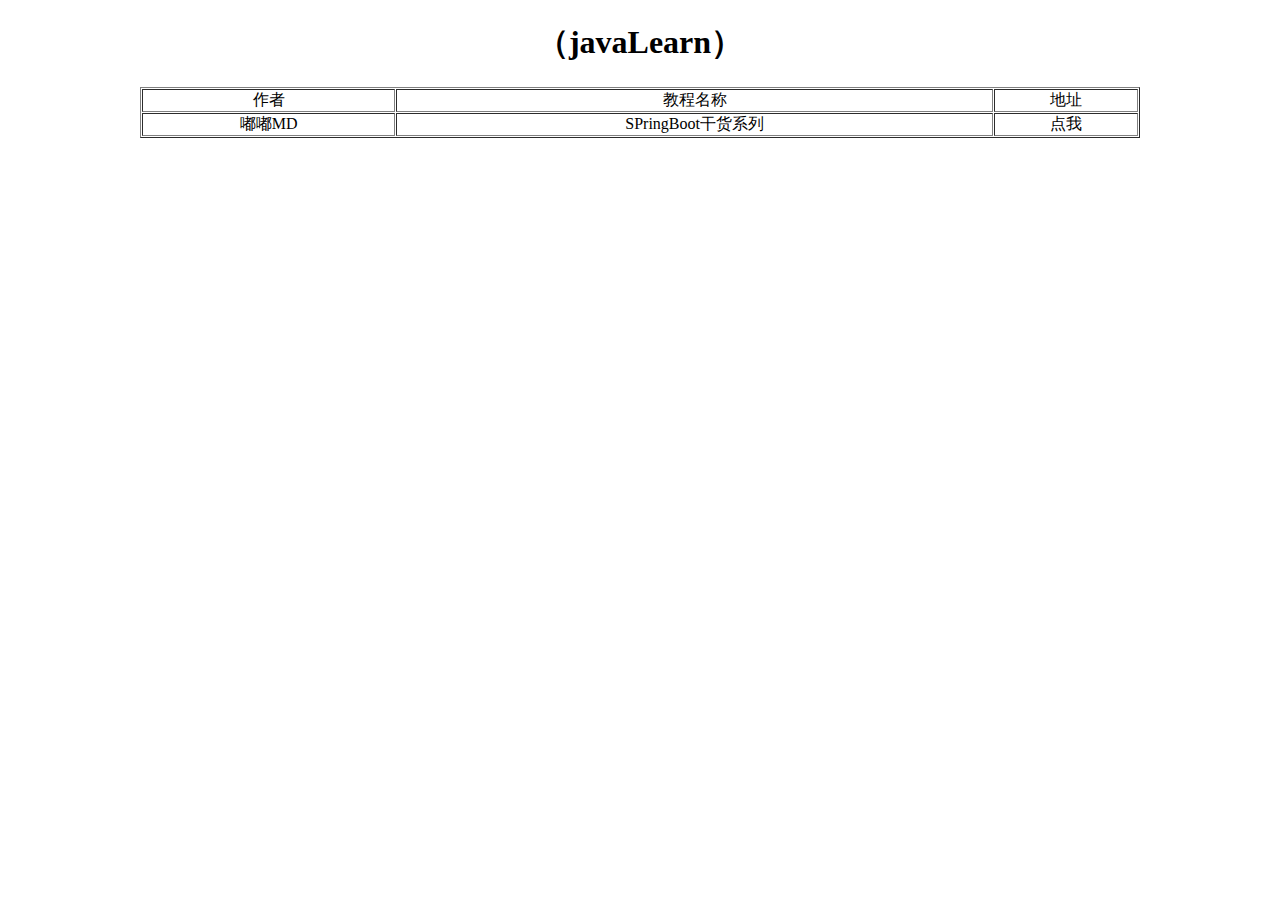
==== springBoot/src/main/resources/templates/index.html @ 04fa2cfa "springboot 拦截器demo" ====
<!DOCTYPE html SYSTEM "http://www.thymeleaf.org/dtd/xhtml1-strict-thymeleaf-spring4-4.dtd">

<html xmlns="http://www.w3.org/1999/xhtml"
	  xmlns:th="http://www.thymeleaf.org">
	<title>learn Resources</title>
	<meta http-equiv="Content-Type" content="text/html; charset=UTF-8" />
	<link rel="stylesheet" href="/bootstrap/css/bootstrap.css">
	<script src="/js/jquery.js"></script>
	<script src="/bootstrap/js/bootstrap.js"></script>
	</head>
<body>

<div style="text-align: center;margin:0 auto;width: 1000px; ">
	<h1>（javaLearn）</h1>
	<table class="table" width="100%" border="1" cellspacing="1" cellpadding="0">
		<tr>
			<td>作者</td>
			<td>教程名称</td>
			<td>地址</td>
		</tr>
		<!--/*@thymesVar id="learn" type="cn.bayllech.project.pojo.LearnResouce"*/-->
		<!--/*@thymesVar id="learnList" type="java.util.List"*/-->
		<tr th:each="learn : ${learnList}">
			<td th:text="${learn.author}">嘟嘟MD</td>
			<td th:text="${learn.title}">SPringBoot干货系列</td>
			<td><a th:href="${learn.url}" target="_blank">点我</a></td>
		</tr>
	</table>
</div>
</body>
</html>
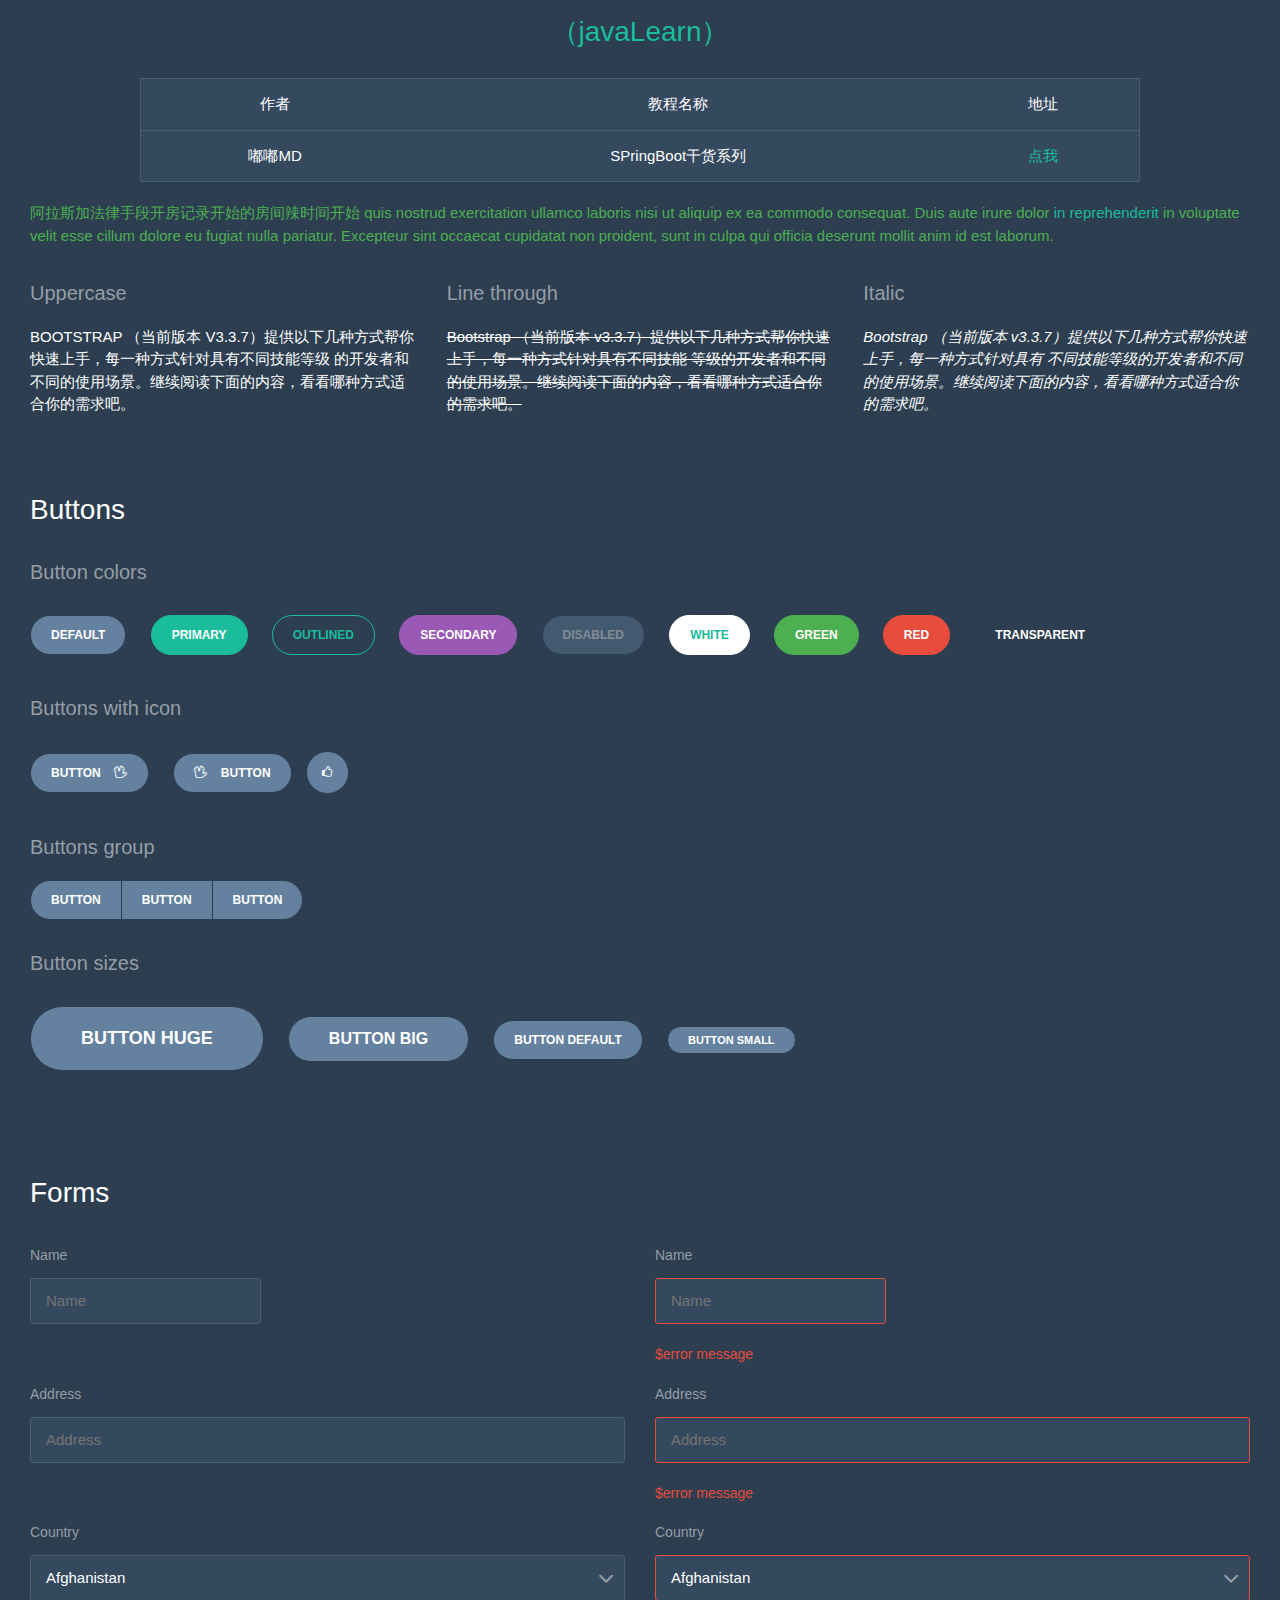
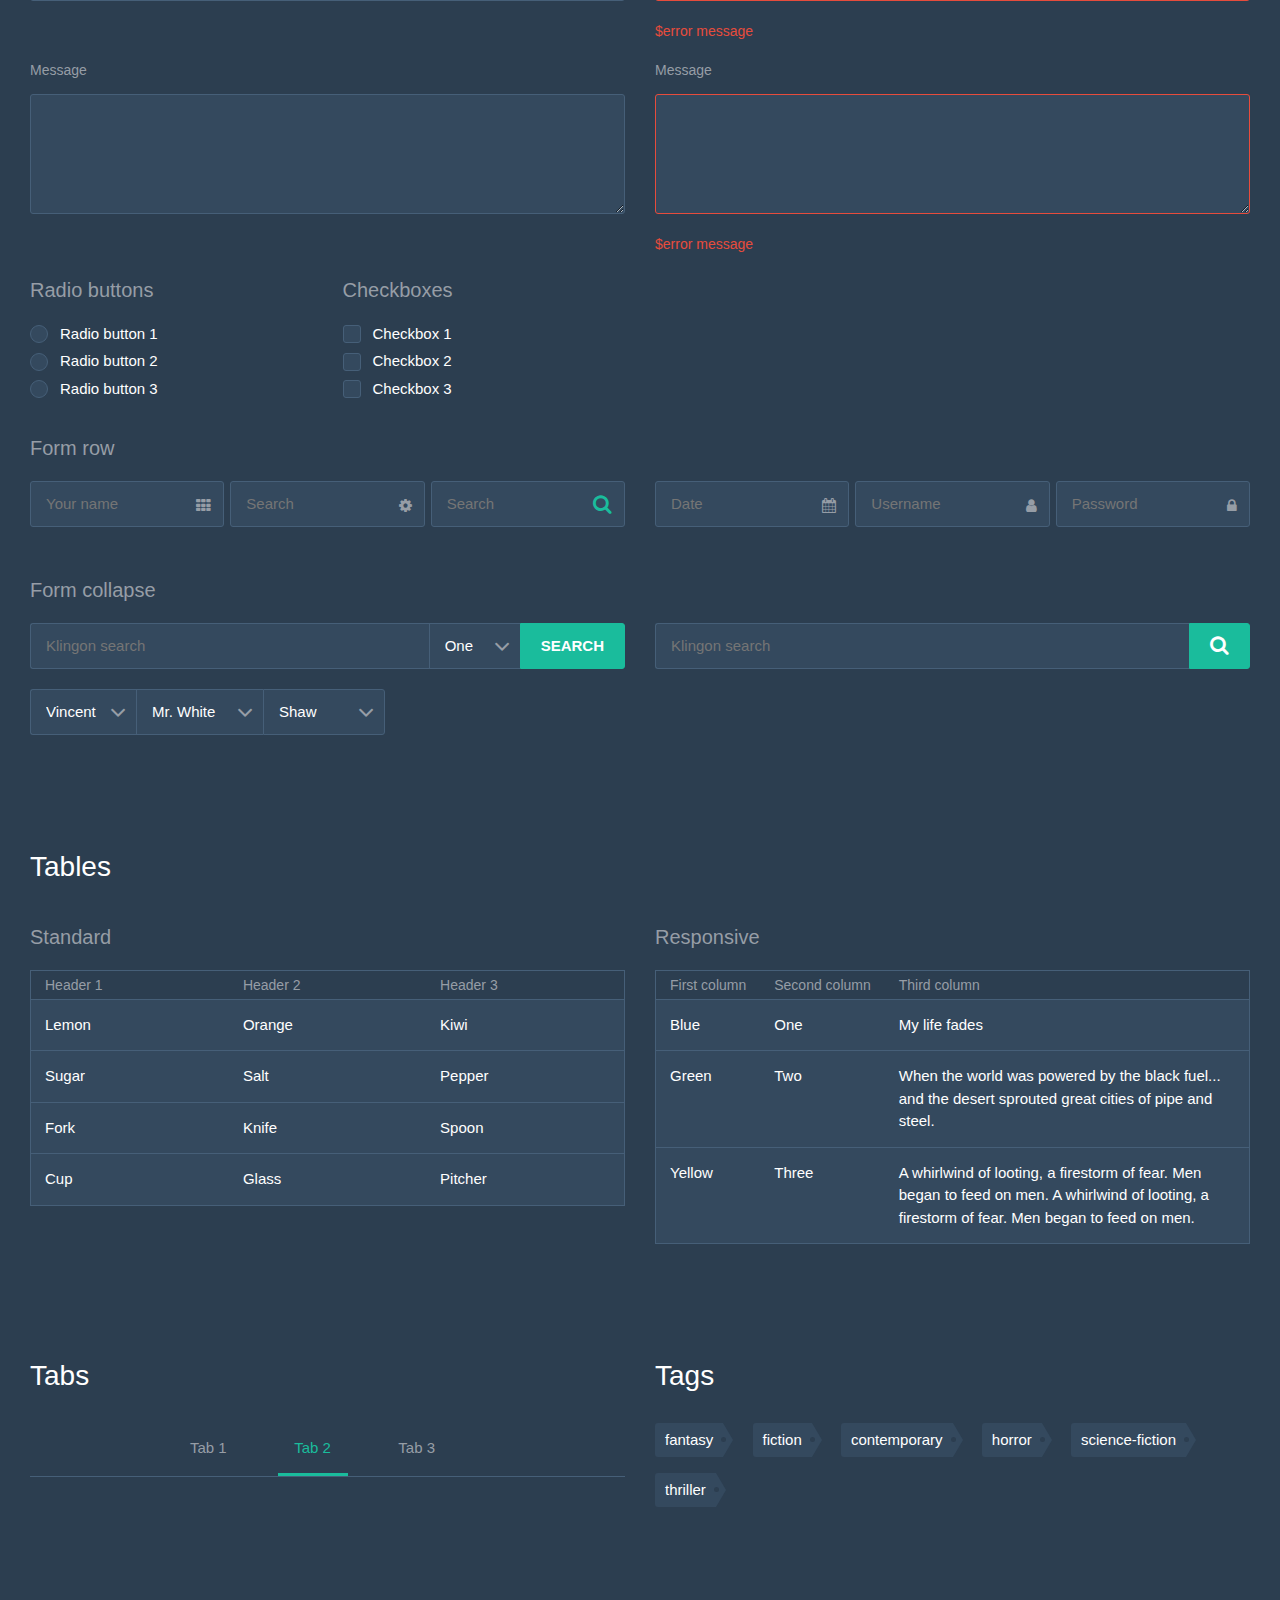
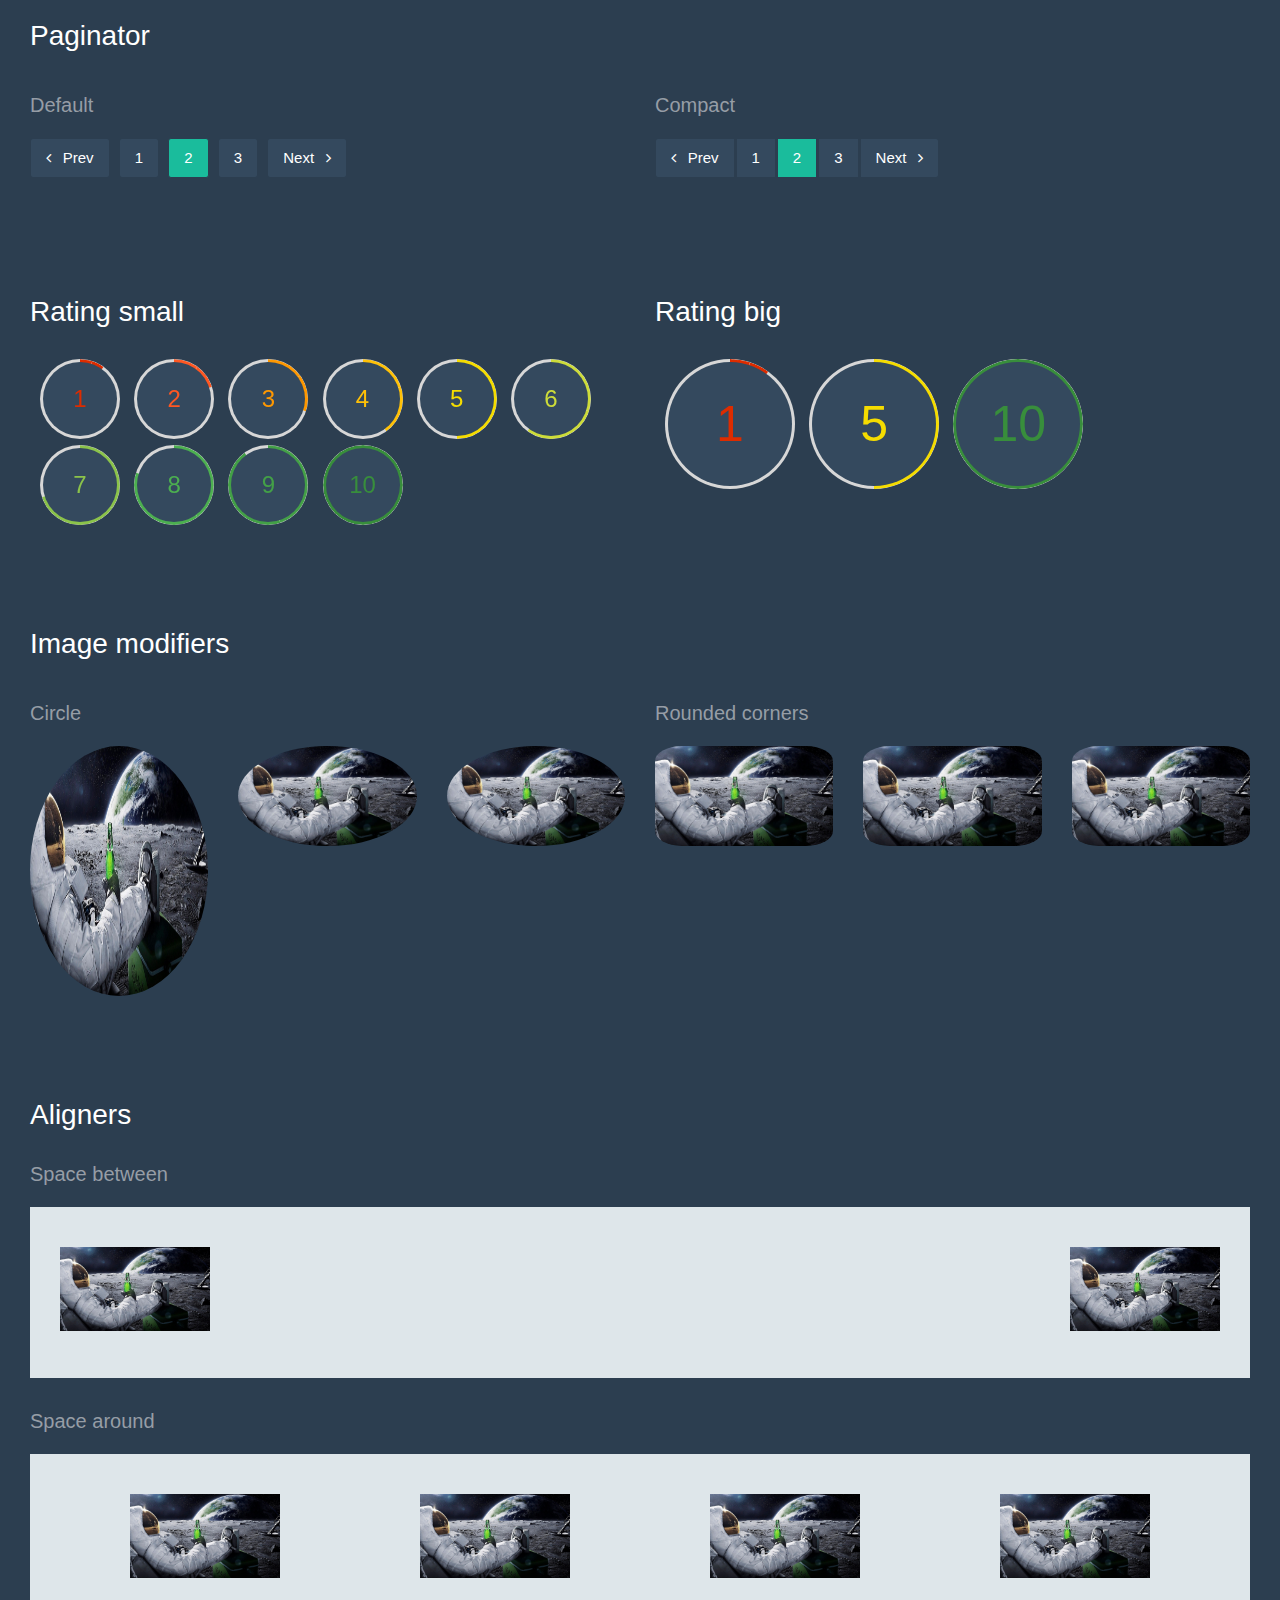
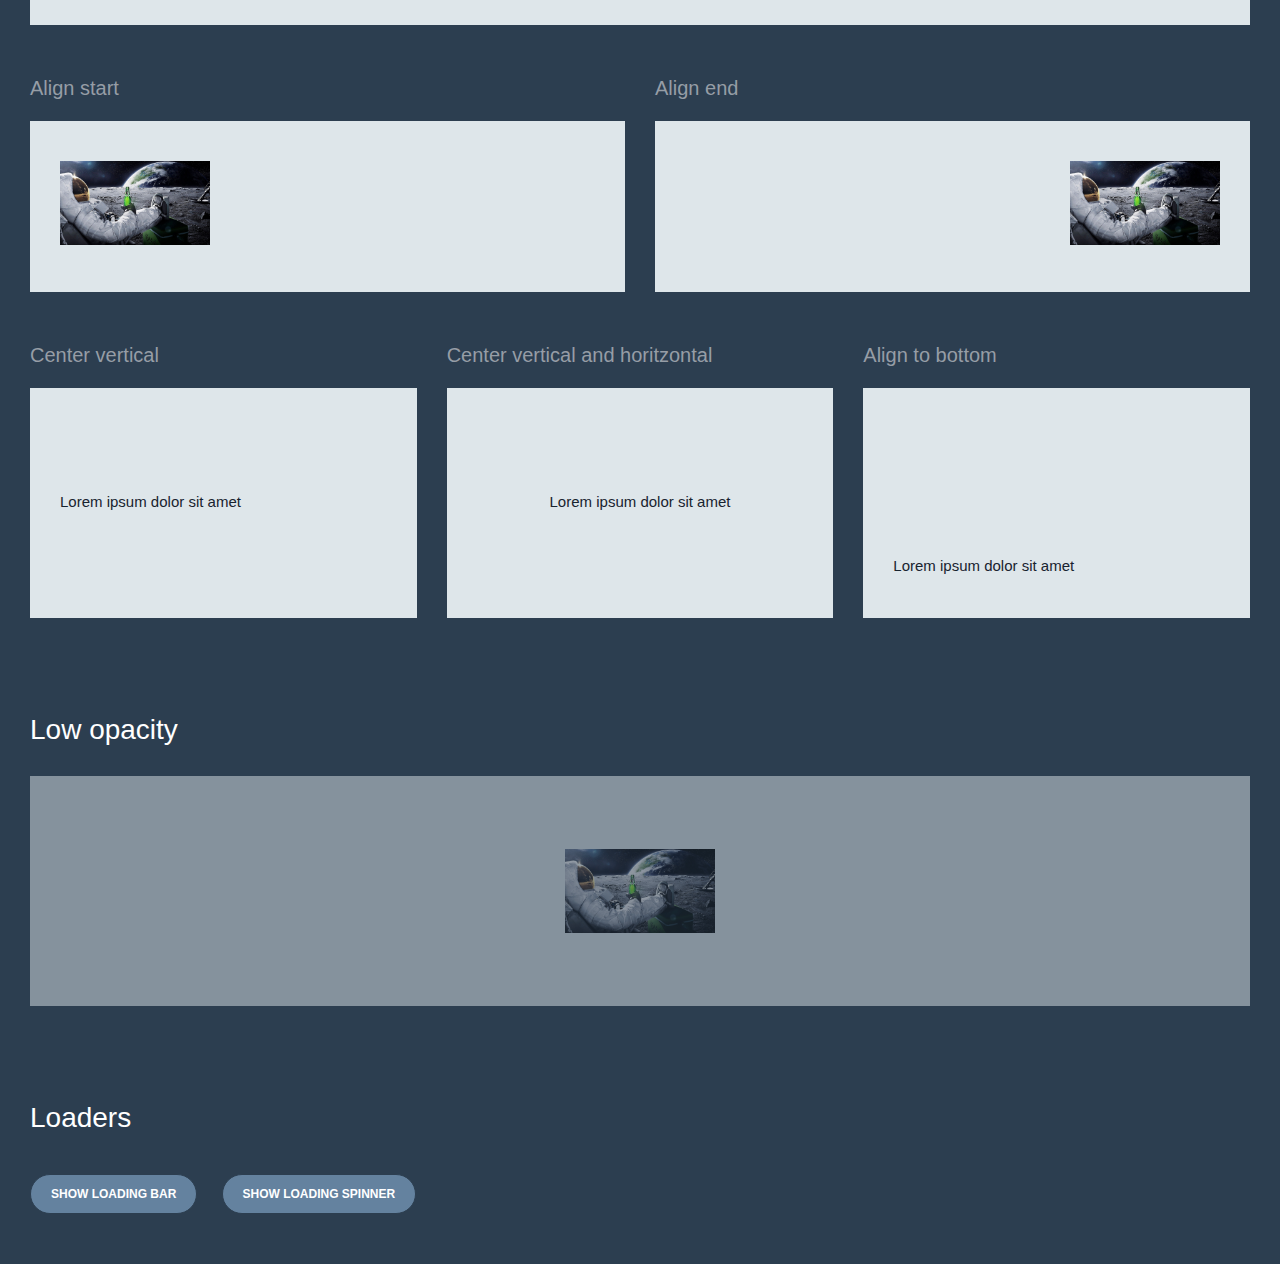
==== commit aa05c7da: "thymeleaf sierra css 示例" ====
--- a/springBoot/src/main/resources/templates/index.html
+++ b/springBoot/src/main/resources/templates/index.html
@@ -1,17 +1,19 @@
-<!DOCTYPE html SYSTEM "http://www.thymeleaf.org/dtd/xhtml1-strict-thymeleaf-spring4-4.dtd">
+<!DOCTYPE html>
 
 <html xmlns="http://www.w3.org/1999/xhtml"
 	  xmlns:th="http://www.thymeleaf.org">
 	<title>learn Resources</title>
 	<meta http-equiv="Content-Type" content="text/html; charset=UTF-8" />
-	<link rel="stylesheet" href="/bootstrap/css/bootstrap.css">
-	<script src="/js/jquery.js"></script>
-	<script src="/bootstrap/js/bootstrap.js"></script>
+	<link rel="stylesheet" th:href="@{/font-awesome/css/font-awesome.css}" href="../static/font-awesome/css/font-awesome.css">
+	<!--<link rel="stylesheet" th:href="@{/bootstrap/css/bootstrap.css}" href="../static/bootstrap/css/bootstrap.css">-->
+	<link rel="stylesheet" th:href="@{/css/sierra.css}" href="../static/css/sierra.css">
+	<script th:src="@{/js/jquery.js}" src="../static/js/jquery.js"></script>
+	<script th:src="@{/bootstrap/js/bootstrap.js}" src="../static/bootstrap/js/bootstrap.js"></script>
 	</head>
 <body>
 
 <div style="text-align: center;margin:0 auto;width: 1000px; ">
-	<h1>（javaLearn）</h1>
+	<h1 class="text-big text-primary">（javaLearn）</h1>
 	<table class="table" width="100%" border="1" cellspacing="1" cellpadding="0">
 		<tr>
 			<td>作者</td>
@@ -27,5 +29,766 @@
 		</tr>
 	</table>
 </div>
+
+<!--div 添加则全部居中显示 style="text-align: center;"-->
+<div class="container">
+	<p class="text-success"> 阿拉斯加法律手段开房记录开始的房间辣时间开始
+		quis nostrud exercitation ullamco laboris nisi ut aliquip ex ea commodo
+		consequat. Duis aute irure dolor <a href="#" title="in reprehenderit">in reprehenderit</a> in voluptate velit esse
+		cillum dolore eu fugiat nulla pariatur. Excepteur sint occaecat cupidatat non
+		proident, sunt in culpa qui officia deserunt mollit anim id est laborum.
+	</p>
+	<div class="row">
+		<div class="col-xs-12 col-md-4">
+			<h2 class="text-medium text-gray">Uppercase</h2>
+			<p class="text-uppercase"> Bootstrap （当前版本 v3.3.7）提供以下几种方式帮你快速上手，每一种方式针对具有不同技能等级
+				的开发者和不同的使用场景。继续阅读下面的内容，看看哪种方式适合你的需求吧。
+			</p>
+		</div>
+		<div class="col-xs-12 col-md-4">
+			<h2 class="text-medium text-gray">Line through</h2>
+			<p class="text-line-through">Bootstrap （当前版本 v3.3.7）提供以下几种方式帮你快速上手，每一种方式针对具有不同技能
+				等级的开发者和不同的使用场景。继续阅读下面的内容，看看哪种方式适合你的需求吧。
+			</p>
+		</div>
+		<div class="col-xs-12 col-md-4">
+			<h2 class="text-medium text-gray">Italic</h2>
+			<p class="text-italic"> Bootstrap （当前版本 v3.3.7）提供以下几种方式帮你快速上手，每一种方式针对具有
+				不同技能等级的开发者和不同的使用场景。继续阅读下面的内容，看看哪种方式适合你的需求吧。
+			</p>
+		</div>
+	</div>
+	
+	<section class="section">
+		<h2 class="text-big">Buttons</h2>
+		<h2 class="text-medium text-gray">Button colors</h2>
+		<div>
+			<button class="button block-mobile">default</button>
+			<button class="button button-primary block-mobile">primary</button>
+			<button class="button button-outlined block-mobile">outlined</button>
+			<button class="button button-secondary block-mobile">secondary</button>
+			<button class="button button-disabled block-mobile">disabled</button>
+			<button class="button button-white block-mobile">white</button>
+			<button class="button button-green block-mobile">green</button>
+			<button class="button button-red block-mobile">red</button>
+			<button class="button button-transparent block-mobile">transparent</button>
+		</div>
+		
+		<h2 class="text-medium text-gray">Buttons with icon</h2>
+		<div>
+			<button class="button block-mobile"><span>Button</span> <i class="fa fa-hand-spock-o"></i></button>
+			<button class="button block-mobile"><i class="fa fa-hand-spock-o"></i> <span>Button</span></button>
+			<span class="block-mobile text-center"><button class="button button-only-icon"><i class="fa fa-thumbs-o-up"></i></button></span>
+		
+		</div>
+		
+		<h2 class="text-medium text-gray">Buttons group</h2>
+		<div class="button-group">
+			<button class="button">Button</button><button class="button">Button</button><button class="button">Button</button>
+		</div>
+		
+		<h2 class="text-medium text-gray">Button sizes</h2>
+		<div>
+			<button class="button button-huge block-mobile">Button huge</button>
+			<button class="button button-big block-mobile">Button big</button>
+			<button class="button block-mobile">Button default</button>
+			<button class="button button-small block-mobile">Button small</button>
+		</div>
+	</section>
+	
+	<section class="section">
+		<h2 class="text-big"> Forms</h2>
+		
+		<div class="row">
+			<div class="col-xs-12 col-md-6">
+				<label class="label" for="name">Name</label>
+				<div class="input">
+					<input id="name" placeholder="Name" type="text" />
+				</div>
+			</div>
+			
+			<div class="col-xs-12 col-md-6">
+				<label class="label" for="name_error">Name</label>
+				<div class="input error">
+					<input id="name_error" placeholder="Name" type="text" />
+				</div>
+				<p class="text-error text-small">$error message</p>
+			</div>
+		</div>
+		<div class="row">
+			<div class="col-xs-12 col-md-6">
+				<label class="label" for="address">Address</label>
+				<div class="input full-width">
+					<input id="address" placeholder="Address" type="text" />
+				</div>
+			</div>
+			
+			<div class="col-xs-12 col-md-6">
+				<label class="label" for="address_error">Address</label>
+				<div class="input error full-width">
+					<input id="address_error" placeholder="Address" type="text" />
+				</div>
+				<p class="text-error text-small">$error message</p>
+			</div>
+		</div>
+		<div class="row">
+			<div class="col-xs-12 col-md-6">
+				<label class="label" for="country-code">Country</label>
+				<div class="select full-width">
+					<select name="country-code" id="country-code">
+						<option>Afghanistan</option>
+						<option>Albania</option>
+						<option>Algeria</option>
+						<option>American Samoa</option>
+						<option>Andorra</option>
+						<option>Angola</option>
+					
+					</select>
+					<i class="fa fa-angle-down fa-2"></i>
+				</div>
+			</div>
+			<div class="col-xs-12 col-md-6">
+				<label class="label" for="country-code-error">Country</label>
+				<div class="select full-width error">
+					<select name="country-code-error" id="country-code-error">
+						<option>Afghanistan</option>
+						<option>Albania</option>
+						<option>Algeria</option>
+						<option>American Samoa</option>
+						<option>Andorra</option>
+						<option>Angola</option>
+					
+					</select>
+					<i class="fa fa-angle-down fa-2"></i>
+				</div>
+				<p class="text-error text-small">$error message</p>
+			</div>
+		</div>
+		<div class="row">
+			<div class="col-xs-12 col-md-6">
+				<label class="label" for="message">Message</label>
+				<textarea class="textarea" id="message"></textarea>
+			</div>
+			<div class="col-xs-12 col-md-6">
+				<label class="label" for="message-error">Message</label>
+				<textarea class="textarea error" id="message-error"></textarea>
+				<p class="text-error text-small">$error message</p>
+			</div>
+		</div>
+		<div class="row">
+			<div class="col-xs-6 col-md-3">
+				<h3 class="text-medium text-gray">Radio buttons</h3>
+				<div class="radio">
+					<input id="radio1" name="radio" type="radio" value=""/>
+					<label for="radio1" >Radio button 1</label>
+				</div>
+				<div class="radio">
+					<input id="radio2" name="radio" type="radio" value=""/>
+					<label for="radio2" >Radio button 2</label>
+				</div>
+				<div class="radio">
+					<input id="radio3" name="radio" type="radio" value=""/>
+					<label for="radio3" >Radio button 3</label>
+				</div>
+			</div>
+			<div class="col-xs-6 col-md-3">
+				<h3 class="text-medium text-gray">Checkboxes</h3>
+				<div class="checkbox">
+					<input id="checkbox1" name="keywords" type="checkbox" value=""/>
+					<label for="checkbox1">Checkbox 1</label>
+				</div>
+				<div class="checkbox">
+					<input id="checkbox2" name="keywords" type="checkbox" value=""/>
+					<label for="checkbox2">Checkbox 2</label>
+				</div>
+				<div class="checkbox">
+					<input id="checkbox3" name="keywords" type="checkbox" value=""/>
+					<label for="checkbox3">Checkbox 3</label>
+				</div>
+			
+			</div>
+		</div>
+		<h3 class="text-medium text-gray">Form row</h3>
+		<div class="row">
+			<div class="col-xs-12 col-md-6">
+				<div class="row form-row">
+					<div class="col-xs-12 col-md-4">
+						<div class="input input-with-icon full-width">
+							<input placeholder="Your name" type="text" />
+							<i class="input-icon fa fa-th fa-2"></i>
+						</div>
+					</div>
+					<div class="col-xs-12 col-md-4">
+						<div class="input input-with-icon full-width">
+							<input  placeholder="Search" type="text" />
+							<i class="input-icon fa fa-cog fa-spin"></i>
+						</div>
+					</div>
+					<div class="col-xs-12 col-md-4">
+						<div class="input input-with-icon full-width">
+							<input id="search" placeholder="Search" type="text" />
+							<button class="input-icon fa fa-search fa-lg"></button>
+						</div>
+					</div>
+				</div>
+			</div>
+			<div class="col-xs-12 col-md-6">
+				<div class="row form-row">
+					<div class="col-xs-12 col-md-4">
+						<div class="input input-with-icon full-width">
+							<input  placeholder="Date" type="text" />
+							<i class="input-icon fa fa-calendar"></i>
+						</div>
+					</div>
+					<div class="col-xs-12 col-md-4">
+						<div class="input input-with-icon full-width">
+							<input  placeholder="Username" type="text" />
+							<i class="input-icon fa fa-user"></i>
+						</div>
+					</div>
+					<div class="col-xs-12 col-md-4">
+						<div class="input input-with-icon full-width">
+							<input placeholder="Password" type="text" />
+							<i class="input-icon fa fa-lock"></i>
+						</div>
+					
+					</div>
+				
+				</div>
+			
+			</div>
+		</div>
+		<h3 class="text-medium text-gray">Form collapse</h3>
+		<div class="row">
+			<div class="col-xs-12 col-md-6">
+				<div class="form-collapse">
+					<div class="input item item-main">
+						<input placeholder="Klingon search" type="text" />
+					</div>
+					<div class="select item">
+						<select name="country-code" >
+							<option>One</option>
+							<option>Two</option>
+							<option>Three</option>
+							<option>Four</option>
+						</select>
+						<i class="fa fa-angle-down fa-2"></i>
+					</div>
+					<button class="item button button-primary">
+						Search
+					</button>
+				</div>
+			
+			</div>
+			
+			<div class="col-xs-12 col-md-6">
+				<div class="form-collapse">
+					<div class="input item item-main">
+						<input placeholder="Klingon search" type="text" />
+					</div>
+					<button class="item button button-primary">
+						<i class="fa fa-search fa-lg">  </i>
+					</button>
+				</div>
+			</div>
+		</div>
+		<div class="row">
+			<div class="col-xs-12 col-md-6">
+				<div class="form-collapse">
+					<!--item-main-->
+					<div class="select item">
+						<select name="country-code">
+							<option>Vincent</option>
+							<option>Jules</option>
+							<option>Mia </option>
+							<option>Butch</option>
+							<option>Winston </option>
+						</select>
+						<i class="fa fa-angle-down fa-2"></i>
+					</div>
+					<div class="select item">
+						<select name="country-code">
+							<option>Mr. White</option>
+							<option>Mr. Orange</option>
+							<option>Mr. Pink</option>
+							<option>Mr. Blonde</option>
+							<option>Nice Guy</option>
+							<option>Mr. Brown</option>
+							<option>Marvin</option>
+							<option>Holdaway</option>
+							<option>Mr. Blue</option>
+						</select>
+						<i class="fa fa-angle-down fa-2"></i>
+					</div>
+					<div class="select item">
+						<select name="country-code">
+							<option>Shaw </option>
+							<option>Kelly</option>
+							<option>Doyle </option>
+							<option>Lt. William</option>
+							<option>Singleton</option>
+							<option>Billie</option>
+						</select>
+						<i class="fa fa-angle-down fa-2"></i>
+					</div>
+				</div>
+			</div>
+		</div>
+	</section>
+	
+	<section class="section">
+		<h2 class="text-big">Tables</h2>
+		<div class="row">
+			<div class="col-xs-12 col-md-6">
+				<h2 class="text-medium text-gray">Standard</h2>
+				<table class="table">
+					<thead>
+						<tr class="text-small align-left">
+							<th>Header 1</th>
+							<th>Header 2</th>
+							<th>Header 3</th>
+						</tr>
+					</thead>
+					<tbody>
+						<tr>
+							<td>Lemon</td>
+							<td>Orange</td>
+							<td>Kiwi</td>
+						</tr>
+						<tr>
+							<td>Sugar</td>
+							<td>Salt</td>
+							<td>Pepper</td>
+						</tr>
+						<tr>
+							<td>Fork</td>
+							<td>Knife</td>
+							<td>Spoon</td>
+						</tr>
+						<tr>
+							<td>Cup</td>
+							<td>Glass</td>
+							<td>Pitcher</td>
+						</tr>
+					</tbody>
+				</table>
+			</div>
+			<div class="col-xs-12 col-md-6">
+				<h2 class="text-medium text-gray">Responsive</h2>
+				<table class="table table-responsive table-break-medium">
+					<tr class="text-small">
+						<th>First column</th>
+						<th>Second column</th>
+						<th>Third column</th>
+					</tr>
+					<tr>
+						<td data-th="First column">Blue</td>
+						<td data-th="Second column">One</td>
+						<td data-th="Third column">My life fades</td>
+					</tr>
+					<tr>
+						<td data-th="First column">Green</td>
+						<td data-th="Second column">Two</td>
+						<td data-th="Third column">When the world was powered by the black fuel... and the desert sprouted great cities of pipe and steel. </td>
+					</tr>
+					<tr>
+						<td data-th="First column">Yellow</td>
+						<td data-th="Second column">Three</td>
+						<td data-th="Third column">A whirlwind of looting, a firestorm of fear. Men began to feed on men. A whirlwind of looting, a firestorm of fear. Men began to feed on men. </td>
+					</tr>
+				</table>
+			</div>
+		</div>
+	</section>
+	
+	<section class="section">
+		<div class="row">
+			<div class="col-xs-12 col-md-6">
+				<h2 class="text-big">Tabs</h2>
+				<div class="tabs">
+					<a href="javascript:;" title="Tab 1" class="tab">Tab 1</a>
+					<a href="#" title="Tab 2" class="tab active">Tab 2</a>
+					<a href="#" title="Tab 3" class="tab">Tab 3</a>
+				</div>
+			</div>
+			<div class="col-xs-12 col-md-6">
+				<h2 class="text-big">Tags</h2>
+				<ul class="tags">
+					<li>
+						<a href="#" class="tag"> fantasy</a>
+					</li>
+					<li>
+						<a href="#" class="tag"> fiction </a>
+					</li>
+					<li>
+						<a href="#" class="tag"> contemporary </a>
+					</li>
+					<li>
+						<a href="#" class="tag"> horror </a>
+					</li>
+					<li>
+						<a href="#" class="tag"> science-fiction </a>
+					</li>
+					<li>
+						<a href="#" class="tag"> thriller  </a>
+					</li>
+				</ul>
+			</div>
+		</div>
+	</section>
+	
+	<section class="section">
+		<h2 class="text-big">Paginator</h2>
+		<div class="row">
+			<div class="col-xs-12 col-md-6">
+				
+				<h2 class="text-medium text-gray">Default</h2>
+				<ul class="paginator-list">
+					<li class="paginator-list-item">
+						<a href="#" class="paginator-list-link"><i class="fa fa-angle-left"></i> Prev </a>
+					</li>
+					<li class="paginator-list-item">
+						<a href="#" class="paginator-list-link">1</a>
+					</li>
+					<li class="paginator-list-item">
+						<a href="#" class="paginator-list-link active">2</a>
+					</li>
+					<li class="paginator-list-item">
+						<a href="#" class="paginator-list-link">3</a>
+					</li>
+					<li class="paginator-list-item">
+						<a href="#" class="paginator-list-link">Next <i class="fa fa-angle-right"></i></a>
+					</li>
+				</ul>
+			</div>
+			<div class="col-xs-12 col-md-6">
+				<h2 class="text-medium text-gray">Compact</h2>
+				<ul class="paginator-list paginator-compact">
+					<li class="paginator-list-item">
+						<a href="#" class="paginator-list-link"><i class="fa fa-angle-left"></i> Prev </a>
+					</li>
+					<li class="paginator-list-item">
+						<a href="#" class="paginator-list-link">1</a>
+					</li>
+					<li class="paginator-list-item">
+						<a href="#" class="paginator-list-link active">2</a>
+					</li>
+					<li class="paginator-list-item">
+						<a href="#" class="paginator-list-link">3</a>
+					</li>
+					<li class="paginator-list-item">
+						<a href="#" class="paginator-list-link">Next <i class="fa fa-angle-right"></i></a>
+					</li>
+				</ul>
+			</div>
+		</div>
+	</section>
+	
+	<section class="section">
+		
+		<div class="row">
+			
+			<div class="col-xs-12 col-md-6">
+				<h2 class="text-big">Rating small</h2>
+				
+				<div class="rating-circle circle-small rating-color-1">
+					<div class="circle">
+						<div class="circle-mask circle-full">
+							<div class="circle-fill"></div>
+						</div>
+						<div class="circle-mask half">
+							<div class="circle-fill"></div>
+						</div>
+					</div>
+					<div class="circle-inset"><span class="circle-rating-number">1</span></div>
+				</div>
+				<div class="rating-circle circle-small rating-color-2">
+					<div class="circle">
+						<div class="circle-mask circle-full">
+							<div class="circle-fill"></div>
+						</div>
+						<div class="circle-mask half">
+							<div class="circle-fill"></div>
+						</div>
+					</div>
+					<div class="circle-inset"><span class="circle-rating-number">2</span></div>
+				</div>
+				<div class="rating-circle circle-small rating-color-3">
+					<div class="circle">
+						<div class="circle-mask circle-full">
+							<div class="circle-fill"></div>
+						</div>
+						<div class="circle-mask half">
+							<div class="circle-fill"></div>
+						</div>
+					</div>
+					<div class="circle-inset"><span class="circle-rating-number">3</span></div>
+				</div>
+				<div class="rating-circle circle-small rating-color-4">
+					<div class="circle">
+						<div class="circle-mask circle-full">
+							<div class="circle-fill"></div>
+						</div>
+						<div class="circle-mask half">
+							<div class="circle-fill"></div>
+						</div>
+					</div>
+					<div class="circle-inset"><span class="circle-rating-number">4</span></div>
+				</div>
+				<div class="rating-circle circle-small rating-color-5">
+					<div class="circle">
+						<div class="circle-mask circle-full">
+							<div class="circle-fill"></div>
+						</div>
+						<div class="circle-mask half">
+							<div class="circle-fill"></div>
+						</div>
+					</div>
+					<div class="circle-inset"><span class="circle-rating-number">5</span></div>
+				</div>
+				<div class="rating-circle circle-small rating-color-6">
+					<div class="circle">
+						<div class="circle-mask circle-full">
+							<div class="circle-fill"></div>
+						</div>
+						<div class="circle-mask half">
+							<div class="circle-fill"></div>
+						</div>
+					</div>
+					<div class="circle-inset"><span class="circle-rating-number">6</span></div>
+				</div>
+				<div class="rating-circle circle-small rating-color-7">
+					<div class="circle">
+						<div class="circle-mask circle-full">
+							<div class="circle-fill"></div>
+						</div>
+						<div class="circle-mask half">
+							<div class="circle-fill"></div>
+						</div>
+					</div>
+					<div class="circle-inset"><span class="circle-rating-number">7</span></div>
+				</div>
+				<div class="rating-circle circle-small rating-color-8">
+					<div class="circle">
+						<div class="circle-mask circle-full">
+							<div class="circle-fill"></div>
+						</div>
+						<div class="circle-mask half">
+							<div class="circle-fill"></div>
+						</div>
+					</div>
+					<div class="circle-inset"><span class="circle-rating-number">8</span></div>
+				</div>
+				<div class="rating-circle circle-small rating-color-9">
+					<div class="circle">
+						<div class="circle-mask circle-full">
+							<div class="circle-fill"></div>
+						</div>
+						<div class="circle-mask half">
+							<div class="circle-fill"></div>
+						</div>
+					</div>
+					<div class="circle-inset"><span class="circle-rating-number">9</span></div>
+				</div>
+				<div class="rating-circle circle-small rating-color-10">
+					<div class="circle">
+						<div class="circle-mask circle-full">
+							<div class="circle-fill"></div>
+						</div>
+						<div class="circle-mask half">
+							<div class="circle-fill"></div>
+						</div>
+					</div>
+					<div class="circle-inset"><span class="circle-rating-number">10</span></div>
+				</div>
+			</div>
+			<div class="col-xs-12 col-md-6">
+				<h2 class="text-big">Rating big</h2>
+				<div class="rating-circle rating-color-1">
+					<div class="circle">
+						<div class="circle-mask circle-full">
+							<div class="circle-fill"></div>
+						</div>
+						<div class="circle-mask half">
+							<div class="circle-fill"></div>
+						</div>
+					</div>
+					<div class="circle-inset"><span class="circle-rating-number">1</span></div>
+				</div>
+				<div class="rating-circle rating-color-5">
+					<div class="circle">
+						<div class="circle-mask circle-full">
+							<div class="circle-fill"></div>
+						</div>
+						<div class="circle-mask half">
+							<div class="circle-fill"></div>
+						</div>
+					</div>
+					<div class="circle-inset"><span class="circle-rating-number">5</span></div>
+				</div>
+				<div class="rating-circle rating-color-10">
+					<div class="circle">
+						<div class="circle-mask circle-full">
+							<div class="circle-fill"></div>
+						</div>
+						<div class="circle-mask half">
+							<div class="circle-fill"></div>
+						</div>
+					</div>
+					<div class="circle-inset"><span class="circle-rating-number">10</span></div>
+				</div>
+			</div>
+		</div>
+	</section>
+	
+	<section class="section">
+		<h2 class="text-big">Image modifiers</h2>
+		<div class="row">
+			<div class="col-xs-12 col-md-6">
+				<h2 class="text-medium text-gray">Circle</h2>
+				<div class="row">
+					<div class="col-xs-4">
+						<img class="rounded" th:src="@{/wallhaven-149044.jpg}" src="../static/wallhaven-149044.jpg" alt="Image 1" height="250px" width="100%"/>
+					</div>
+					<div class="col-xs-4">
+						<img class="rounded" th:src="@{/wallhaven-149044.jpg}" src="../static/wallhaven-149044.jpg" alt="Image 2" width="100%"/>
+					</div>
+					<div class="col-xs-4">
+						<img class="rounded" th:src="@{/wallhaven-149044.jpg}" src="../static/wallhaven-149044.jpg" alt="Image 3" width="100%"/>
+					</div>
+				</div>
+			</div>
+			<div class="col-xs-12 col-md-6">
+				<h2 class="text-medium text-gray">Rounded corners</h2>
+				<div class="row">
+					<div class="col-xs-4">
+						<img class="rounded-corners" th:src="@{/wallhaven-149044.jpg}" src="../static/wallhaven-149044.jpg" alt="Image 4" width="100%"/>
+					</div>
+					<div class="col-xs-4">
+						<img class="rounded-corners" th:src="@{/wallhaven-149044.jpg}" src="../static/wallhaven-149044.jpg" alt="Image 5" width="100%"/>
+					</div>
+					<div class="col-xs-4">
+						<img class="rounded-corners" th:src="@{/wallhaven-149044.jpg}" src="../static/wallhaven-149044.jpg" alt="Image 6" width="100%"/>
+					</div>
+				</div>
+			</div>
+		</div>
+	</section>
+	
+	<section class="section">
+		<h2 class="text-big">Aligners</h2>
+		<div>
+			<h3 class="text-medium text-gray">Space between</h3>
+			<div class="container background-gray">
+				<div class="section">
+					<div class="aligner-space-between">
+						<div><img th:src="@{/wallhaven-149044.jpg}" src="../static/wallhaven-149044.jpg" alt="Image 4" width="150"/></div>
+						<div><img th:src="@{/wallhaven-149044.jpg}" src="../static/wallhaven-149044.jpg" alt="Image 5" width="150"/></div>
+					</div>
+				
+				</div>
+			</div>
+		</div>
+		<h3 class="text-medium text-gray">Space around</h3>
+		<div class="container background-gray">
+			<div class="section">
+				<div class="aligner-space-around">
+					<div><img th:src="@{/wallhaven-149044.jpg}" src="../static/wallhaven-149044.jpg" alt="Image 6" width="150"/></div>
+					<div><img th:src="@{/wallhaven-149044.jpg}" src="../static/wallhaven-149044.jpg" alt="Image 5" width="150"/></div>
+					<div><img th:src="@{/wallhaven-149044.jpg}" src="../static/wallhaven-149044.jpg" alt="Image 1" width="150"/></div>
+					<div><img th:src="@{/wallhaven-149044.jpg}" src="../static/wallhaven-149044.jpg" alt="Image 2" width="150"/></div>
+				</div>
+			
+			</div>
+		</div>
+		
+		<div class="section row">
+			<div class="col-xs-12 col-md-6">
+				<h3 class="text-medium text-gray">Align start</h3>
+				<div class="container background-gray">
+					<div class="section">
+						<div class="content-start">
+							<div><img th:src="@{/wallhaven-149044.jpg}" src="../static/wallhaven-149044.jpg" alt="Image 1" width="150"/></div>
+						</div>
+					
+					</div>
+				</div>
+			</div>
+			<div class="col-xs-12 col-md-6">
+				<h3 class="text-medium text-gray">Align end</h3>
+				<div class="container background-gray">
+					<div class="section">
+						<div class="content-end">
+							<div><img th:src="@{/wallhaven-149044.jpg}" src="../static/wallhaven-149044.jpg" alt="Image 3" width="150"/></div>
+						</div>
+					
+					</div>
+				</div>
+			</div>
+		</div>
+		
+		
+		<div class="row">
+			<div class="col-xs-12 col-md-4">
+				<h3 class="text-medium text-gray">Center vertical</h3>
+				<div class="container background-gray" >
+					<div class="section">
+						<div class="aligner-center-vertical" style="height:150px;">
+							<p class="text-dark no-margin">Lorem ipsum dolor sit amet</p>
+						</div>
+					
+					</div>
+				</div>
+			</div>
+			<div class="col-xs-12 col-md-4">
+				<h3 class="text-medium text-gray">Center vertical and horitzontal</h3>
+				<div class="container background-gray" >
+					<div class="section">
+						<div class="aligner-center-horitzontal aligner-center-vertical" style="height:150px;">
+							<p class="text-dark no-margin">Lorem ipsum dolor sit amet</p>
+						</div>
+					
+					</div>
+				</div>
+			</div>
+			<div class="col-xs-12 col-md-4">
+				<h3 class="text-medium text-gray">Align to bottom</h3>
+				<div class="container background-gray" >
+					<div class="section">
+						<div class="aligner" style="height:150px;">
+							<p class="text-dark no-margin aligner-item-bottom">Lorem ipsum dolor sit amet</p>
+						</div>
+					
+					</div>
+				</div>
+			</div>
+		</div>
+	</section>
+	
+	<section class="section">
+		<h2 class="text-big">Low opacity</h2>
+		<div class="container background-gray opacity-low">
+			<div class="section">
+				<div class="aligner-center-horitzontal aligner-center-vertical" style="height:150px;">
+					<img th:src="@{/wallhaven-149044.jpg}" src="../static/wallhaven-149044.jpg" alt="Image 1" width="150"/>
+				</div>
+			
+			</div>
+		</div>
+	
+	</section>
+	
+	<section class="section">
+		<h2 class="text-big">Loaders</h2>
+		<div>
+			<a href="#" class="js-show-hide-loading-bar button block-mobile" title="Start / stop loader">Show loading bar</a>
+			<a href="#" class="js-show-hide-loading-spinner button block-mobile" title="Start / stop loader">Show loading spinner</a>
+		</div>
+	</section>
+	
+</div>
+
+
+
 </body>
 </html>--- a/springBoot/src/main/resources/static/css/sierra.css
+++ b/springBoot/src/main/resources/static/css/sierra.css
@@ -0,0 +1,2 @@
+.visuallyhidden.focusable:active,.visuallyhidden.focusable:focus{clip:auto;height:auto;margin:0;overflow:visible;position:static;width:auto}.tags :after{clear:both;content:'';display:table}.full-width{margin-left:-15px;margin-right:-15px;width:auto}@media (min-width:768px){.full-width{margin-left:-30px;margin-right:-30px}}abbr,address,article,aside,audio,b,blockquote,body,caption,cite,code,dd,del,dfn,div,dl,dt,em,fieldset,figure,footer,form,h1,h2,h3,h4,h5,h6,header,hgroup,html,i,iframe,ins,kbd,label,legend,li,mark,menu,nav,object,ol,p,pre,q,samp,section,small,span,strong,sub,sup,table,tbody,td,tfoot,th,thead,time,tr,ul,var,video{background:transparent;border:0;font-size:100%;margin:0;outline:0;padding:0;vertical-align:baseline}article,aside,figure,footer,header,main,nav,section{display:block}*,:after,:before{box-sizing:border-box;outline:none}body{background-color:#2c3e50;min-height:100%;overflow-x:hidden;position:relative}body,p{font-weight:400}img{max-width:100%}strong{font-weight:600}ul{margin-bottom:1em}li{list-style:none;margin-bottom:.5em}pre{margin-bottom:2em!important}.background-primary{background-color:#1abc9c}.background-dark{background-color:#18232f}.background-secondary{background-color:#9b59b6}.background-white{background-color:#fff}.background-success{background-color:#4caf50}.background-info{background-color:#5bc0de}.background-warning{background-color:#f0ad4e}.background-error{background-color:#e74c3c}.background-gray{background-color:#dee6ea}.background-gray-light{background-color:#edf3f6}.background-rating1{background-color:#dd2c00}.background-rating2{background-color:#ff5722}.background-rating3{background-color:#ff9800}.background-rating4{background-color:#ffc107}.background-rating5{background-color:#f5dc00}.background-rating6{background-color:#cddc39}.background-rating7{background-color:#8bc34a}.background-rating8{background-color:#4caf50}.background-rating9{background-color:#43a047}.background-rating10{background-color:#388e3c}.badges-list{margin-bottom:20px}.badges-list-item{background-color:#34495e;border-radius:3px;color:#fff;display:inline-block;line-height:1.2em;padding:.2em .7em}.badge-rounded{border-radius:50px}.badge-lg{font-size:1.3em}.badge-xs{font-size:.7em}.badge-primary{background-color:#1abc9c}.badge-secondary{background-color:#9b59b6}.badge-dark{background-color:#18232f}.badge-gray{background-color:#dee6ea}.badge-success{background-color:#4caf50}.badge-error{background-color:#e74c3c}.badge-warning{background-color:#f0ad4e}button{background-color:transparent;border:0;cursor:pointer}.button{background-color:#64829f;border:1px solid #2c3e50;border-radius:2em;display:inline-block;font-family:Lato,sans-serif;font-size:12px;font-weight:700;line-height:1.5em;margin:10px;padding:10px 20px;text-align:center;text-decoration:none;text-transform:uppercase;transition:opacity .2s ease-in-out;white-space:nowrap}.button,.button:active,.button:focus,.button:hover{color:#fff}.button:hover{cursor:pointer;opacity:.8;text-decoration:none}.button:active{opacity:1}.button:first-child{margin-left:0}.button:last-child{margin-right:0}.button.button-big{border-radius:2em;font-size:16px;line-height:1.5em;padding:10px 30px}@media (min-width:992px){.button.button-big{padding:10px 40px}}.button.button-small{border-radius:2em;font-size:11px;line-height:1.273em;padding:6px 20px}.button.button-huge{border-radius:2em;font-size:16px;line-height:1.5em;padding:15px 30px}@media (min-width:992px){.button.button-huge{border-radius:2em;font-size:18px;line-height:1.5em;padding:18px 50px}}.button.button-huge i{font-size:20px}.button.button-large{display:block;margin-left:auto;margin-right:auto;max-width:400px;width:100%}.button.button-primary{background-color:#1abc9c;border:1px solid #1abc9c;color:#fff}.button.button-primary:hover{color:#fff}.button.button-secondary{background-color:#9b59b6;border:1px solid #9b59b6;color:#fff}.button.button-secondary:hover{color:#fff}.button.button-transparent{background-color:transparent;border:1px solid transparent}.button.button-white{background-color:#fff;border:1px solid #fff;color:#1abc9c}.button.button-green{background-color:#4caf50;border-color:#4caf50;color:#fff}.button.button-red{background-color:#e74c3c;border-color:#e74c3c;color:#fff}.button.button-outlined{background-color:transparent;border:1px solid #1abc9c;color:#1abc9c}.button.button-disabled{cursor:default;opacity:.4}.button.button-only-icon{height:43px;line-height:43px;padding:0;width:43px}.button.button-only-icon i{margin-left:0;margin-right:0}.button i{margin-bottom:-2%;margin-left:.8em;margin-right:.8em;position:relative;transition:all .3s ease}.button i:last-child{margin-right:0}.button i:first-child{margin-left:0}.button i:before{float:left}.button i.fa-lg{margin-bottom:0}.button-link{color:#1abc9c;font-family:Lato,sans-serif;font-size:12px;font-weight:700;text-transform:uppercase}.button-link i{font-size:18px;line-height:14px;margin-bottom:-2px;margin-left:4px;margin-right:8px;transition:all .3s ease}.button-link i:before{float:left}.button-link.button-link-rotated i{transform:rotate(-180deg)}.button-group{white-space:nowrap}.button-group .button{display:inline-block;margin:0}.button-group .button:not(:first-child){border-bottom-left-radius:0;border-top-left-radius:0}.button-group .button:not(:last-child){border-bottom-right-radius:0;border-right:0;border-top-right-radius:0}input,textarea{appearance:none}label{display:block;font-weight:400}input:-webkit-autofill{box-shadow:inset 0 0 0 1000px #34495e}select{-moz-appearance:window;-webkit-appearance:none}input[type=text],select,textarea{border-radius:3px;font-size:14px;line-height:1.5em;transition:background-color .2s ease-in-out}@media (min-width:768px){input[type=text],select,textarea{font-size:15px}}@media (min-width:992px){input[type=text],select,textarea{font-size:15px}}.input,.select,.textarea{border:0;border:1px solid #465f78;border-radius:3px;box-shadow:none;display:block;font-weight:400;margin-bottom:20px}.input :focus,.select :focus,.textarea :focus{outline:none}.input.error,.select.error,.textarea.error{border:1px solid #e74c3c;margin-bottom:0}.input.small,.select.small,.textarea.small{font-size:13px;padding:4px 6px}.has-error .input,.has-error .select,.has-error .textarea{border:1px solid #1abc9c}.has-error .control-label{color:#1abc9c}label.error{color:#e74c3c;font-size:13px;line-height:13px;position:absolute;right:0;top:-16px}input[type=checkbox]{appearance:checkbox}input[type=radio]{appearance:radio}.select{background-color:#34495e;display:inline-block;margin-right:10px;padding:0;position:relative}.select.full-width{display:inline-block;margin-left:0;margin-right:0;width:100%}.select:last-child{margin-right:0}.select .fa-angle-down{color:#969da6;font-size:25px;margin-top:-12px}.select .fa-angle-down,.select .icon-angle-down{height:30px;position:absolute;right:10px;top:50%;z-index:1}.select .icon-angle-down{color:#1abc9c;font-size:1.2em;margin-top:-10px}.select select{appearance:none;background-color:transparent;border:0;color:#fff;height:44px;margin-right:20px;padding-left:10px;padding-right:30px;position:relative;width:100%;z-index:2}@media (min-width:768px){.select select{padding:8px 15px}}.select select:active,.select select:focus{background-color:#3d566e;border:0;outline:none}.select select:active+i,.select select:focus+i{z-index:2}.select select option{background-color:#34495e;color:#fff;height:30px}.select.select-small{max-width:150px}.select.select-small select{font-size:14px!important;height:24px;line-height:24px;padding:0 5px;padding-right:27px}select::-ms-expand{display:none}.select-link{border:0;color:#1abc9c}.textarea{background-color:#34495e;padding:0;width:100%}.textarea textarea{background:transparent;border:0;color:#fff;display:block;font-family:Lato,sans-serif;padding:10px 15px;width:100%}.textarea textarea:active,.textarea textarea:focus{border:0;outline:none;background-color:#3d566e}textarea{min-height:120px}.form-button-wrap{text-align:center}@media (min-width:768px){.form-button-wrap{text-align:right}}.checkbox,.radio{margin:0;margin-bottom:5px;margin-right:20px;padding-left:25px;position:relative}input[type=checkbox]+label,input[type=radio]+label{display:block;overflow:hidden;padding-left:5px;text-overflow:ellipsis;white-space:nowrap}input[type=checkbox],input[type=radio]{display:none}input[type=checkbox]+label:after,input[type=checkbox]+label:before,input[type=radio]+label:after,input[type=radio]+label:before{display:block;position:absolute;font-size:14px;height:18px;line-height:18px;margin-top:-9px;top:50%;width:18px;left:0}input[type=checkbox]+label:after,input[type=radio]+label:after{background-color:#34495e;border:1px solid #465f78;border-radius:3px;content:''}input[type=radio]+label:after{border-radius:99px}input[type=checkbox]+label:before{content:"\f00c";font-family:FontAwesome;left:2px;top:11px;transform:scale(0);z-index:1}input[type=radio]+label:before{background-color:#1abc9c;border-radius:99px;content:'';display:block;height:8px;left:5px;margin-top:-4px;top:50%;transform:scale(0);width:8px;z-index:1}input[type=checkbox]:checked+label,input[type=radio]:checked+label{color:#1abc9c}input[type=checkbox]:checked+label:before,input[type=radio]:checked+label:before{animation:a .25s;color:#1abc9c;transform:scale(1)}@keyframes a{0%{transform:scale(0)}50%{transform:scale(1.5)}to{transform:scale(1)}}.input{background-color:#34495e;display:inline-block;margin-right:10px;padding:0;position:relative}.input :active,.input :focus{background-color:#3d566e}.input.full-width{display:inline-block;margin-left:0;margin-right:0;width:100%}.input input{background:transparent;border:0;box-shadow:none;color:#fff;height:44px;line-height:44px;margin-bottom:0;outline:none;padding-left:10px;padding-right:10px;width:100%}@media (min-width:768px){.input input{padding:8px 15px}}.input-with-icon{position:relative}.input-with-icon input{padding-right:42px}.input-with-icon .input-icon{color:#969da6;margin-top:-6px;position:absolute;right:12px;top:50%}.input-with-icon .input-icon.fa-search{color:#1abc9c;margin-top:-7px}.input-with-icon button.input-icon{background:none;border:0;cursor:pointer;padding:0}.input-icon input{padding:0;width:0}.input-icon i{padding:14px 15px 14px 12px}.input-group{margin-bottom:20px}.input-group .input,.input-group .select,.input-group .textarea{margin-bottom:0}.form-group{background-color:#34495e;border:1px solid #465f78;border-radius:3px;display:inline-block;margin-bottom:20px}.form-group .input,.form-group .select,.form-group .textarea{margin-bottom:0}.form-group .form-group-item{border:0;border-radius:0;margin-right:0}.form-group .form-group-item:last-child{border-right:0}.form-row{margin-left:-3px!important;margin-right:-3px!important}.form-row div[class^=col]{padding-left:3px;padding-right:3px}.form-collapse{display:flex;margin-bottom:20px}.form-collapse .item-main{flex:1}.form-collapse .item{border-radius:0;font-size:15px;margin:0}.form-collapse .item:first-child{border-bottom-left-radius:3px;border-top-left-radius:3px}.form-collapse .item:last-child{border-bottom-right-radius:3px;border-top-right-radius:3px}.form-collapse .item:not(:last-child){border-right:0}.aligner{display:flex}.aligner-space-between{display:flex;justify-content:space-between;width:100%}.aligner-space-around{display:flex;justify-content:space-around;width:100%}.aligner-center-vertical{align-items:center;display:flex}.aligner-center-horitzontal{display:flex;justify-content:center}.content-start{display:flex;justify-content:flex-start}.content-end{display:flex;justify-content:flex-end}.aligner-item-top{align-self:flex-start}.aligner-item-bottom{align-self:flex-end}.flex-grow{flex-grow:1}.fleft{float:left}.fright{float:right}.cf:after,.cf:before{content:'';display:table}.cf:after{clear:both}.align-center{text-align:center}.align-right{text-align:right}.align-left{text-align:left}.align-bottom{vertical-align:bottom}.align-middle{vertical-align:middle}.align-top{vertical-align:top}.ellipsis,.ellipsis-block{overflow:hidden;white-space:nowrap;text-overflow:ellipsis}.ellipsis-block{display:block}.word-break{word-break:break-all}.text-indent{padding-left:24px}.bordered{border:1px solid #465f78}.border-bottom{border-bottom:1px solid #465f78}.border-left{border-left:1px solid #465f78}.border-right{border-right:1px solid #465f78}.border-top{border-top:1px solid #465f78}.display-block{display:block}@media (max-width:480px){.block-mobile{display:block;margin-left:0;margin-right:0;width:100%}}.display-inline{display:inline}.hidden{display:none}.no-margin{margin:0!important}.no-wrap{white-space:nowrap}.overflow-hidden{overflow:hidden}.opacity-low{opacity:.5}.icon-rounded,.rounded-corners{border-radius:15%}.rounded{border-radius:100%}@media (min-width:992px){.hidden-large{display:none}}@media (min-width:1280px){.hidden-large{display:inline-block}}@media (min-width:768px){.hidden-medium{display:none}}@media (min-width:992px){.hidden-medium{display:inline-block}}@media (min-width:768px){.show-small{display:none}}.hide-small{display:none}@media (min-width:768px){.hide-small{display:block}}.hide-small-inline-block{display:none!important}@media (min-width:768px){.hide-small-inline-block{display:inline-block!important}}.hide-medium{display:block}@media (min-width:768px){.hide-medium{display:none}}@media (min-width:992px){.hide-medium{display:block}}.visible-lg,.visible-lg-block,.visible-lg-inline,.visible-lg-inline-block,.visible-md,.visible-md-block,.visible-md-inline,.visible-md-inline-block,.visible-sm,.visible-sm-block,.visible-sm-inline,.visible-sm-inline-block,.visible-xs,.visible-xs-block,.visible-xs-inline,.visible-xs-inline-block{display:none!important}@media (max-width:767px){.visible-xs{display:block!important}table.visible-xs{display:table}tr.visible-xs{display:table-row!important}td.visible-xs,th.visible-xs{display:table-cell!important}}@media (max-width:767px){.visible-xs-block{display:block!important}}@media (max-width:767px){.visible-xs-inline{display:inline!important}}@media (max-width:767px){.visible-xs-inline-block{display:inline-block!important}}@media (min-width:768px) and (max-width:991px){.visible-sm{display:block!important}table.visible-sm{display:table}tr.visible-sm{display:table-row!important}td.visible-sm,th.visible-sm{display:table-cell!important}}@media (min-width:768px) and (max-width:991px){.visible-sm-block{display:block!important}}@media (min-width:768px) and (max-width:991px){.visible-sm-inline{display:inline!important}}@media (min-width:768px) and (max-width:991px){.visible-sm-inline-block{display:inline-block!important}}@media (min-width:992px) and (max-width:1279px){.visible-md{display:block!important}table.visible-md{display:table}tr.visible-md{display:table-row!important}td.visible-md,th.visible-md{display:table-cell!important}}@media (min-width:992px) and (max-width:1279px){.visible-md-block{display:block!important}}@media (min-width:992px) and (max-width:1279px){.visible-md-inline{display:inline!important}}@media (min-width:992px) and (max-width:1279px){.visible-md-inline-block{display:inline-block!important}}@media (min-width:1280px){.visible-lg{display:block!important}table.visible-lg{display:table}tr.visible-lg{display:table-row!important}td.visible-lg,th.visible-lg{display:table-cell!important}}@media (min-width:1280px){.visible-lg-block{display:block!important}}@media (min-width:1280px){.visible-lg-inline{display:inline!important}}@media (min-width:1280px){.visible-lg-inline-block{display:inline-block!important}}@media (max-width:767px){.hidden-xs{display:none!important}}@media (min-width:768px) and (max-width:991px){.hidden-sm{display:none!important}}@media (min-width:992px) and (max-width:1279px){.hidden-md{display:none!important}}@media (min-width:1280px){.hidden-lg{display:none!important}}.section{padding-bottom:20px;padding-top:20px}.section:after,.section:before{content:'';display:table}.section:after{clear:both}@media (min-width:768px){.section{padding-bottom:40px;padding-top:40px}}.container{margin:0 auto;max-width:1380px;padding-left:15px;padding-right:15px;width:100%}@media (min-width:768px){.container{padding-left:30px;padding-right:30px}}.container-medium{margin:0 auto;max-width:944px;padding-left:15px;padding-right:15px}@media (min-width:768px){.container-medium{padding-left:30px;padding-right:30px}}.container-small{margin:0 auto;max-width:400px;padding-left:15px;padding-right:15px}@media (min-width:768px){.container-small{padding-left:30px;padding-right:30px}}.separator{border-bottom:1px solid #465f78}.main-wrap{overflow:hidden;position:relative;transition:padding .25s ease-in-out}@media (min-width:1280px){.main-wrap{padding-left:250px}}.main-content{float:right;margin-left:0;overflow:hidden;position:relative;width:100%}.main-content:after,.main-content:before{clear:none}.loading-bar{height:4px;left:0;overflow:hidden;position:fixed;right:0;top:0;width:100%;z-index:3}.loading-bar:before{animation:b 2s linear infinite;background-color:#1abc9c;content:'';display:block;height:4px;left:-200px;position:absolute;width:200px}@keyframes b{0%{left:-200px}0%,50%{width:30%}70%{width:70%}80%{left:50%}95%{left:120%}to{left:100%}}.loading-spinner{animation:c 4s infinite;animation-timing-function:ease-in-out;display:block;height:30px;left:50%;margin-left:-15px;margin-top:-15px;position:fixed;top:50%;width:30px;z-index:3}.loading-spinner span{animation-timing-function:ease-in-out;background-color:#fff;border-radius:100%;display:block;height:9px;position:absolute;width:9px}.loading-spinner span:nth-child(1){animation:d 1s infinite;left:0;top:0;transform:translate3d(5px,5px,0)}.loading-spinner span:nth-child(2){animation:e 1s infinite;right:0;top:0}.loading-spinner span:nth-child(3){animation:f 1s infinite;bottom:0;right:0}.loading-spinner span:nth-child(4){animation:g 1s infinite;bottom:0;left:0}.loading-spinner.is-relative{display:inline-block;left:auto;margin:0;position:relative;top:auto;z-index:1}@keyframes c{0%{transform:rotate(0)}25%{transform:rotate(90deg)}50%{transform:rotate(180deg)}75%{transform:rotate(270deg)}to{transform:rotate(1turn)}}@keyframes d{0%{transform:translateZ(0)}50%{transform:translate3d(4px,4px,0)}to{transform:translateZ(0)}}@keyframes e{0%{transform:translateZ(0)}50%{transform:translate3d(-4px,4px,0)}to{transform:translateZ(0)}}@keyframes f{0%{transform:translateZ(0)}50%{transform:translate3d(-4px,-4px,0)}to{transform:translateZ(0)}}@keyframes g{0%{transform:translateZ(0)}50%{transform:translate3d(4px,-4px,0)}to{transform:translateZ(0)}}.message-bar{border-radius:3px;margin-bottom:1em;padding:1em}.message-bar p:last-child{margin-bottom:0}.paginator-list .paginator-list-item{margin-right:5px;padding:0;display:inline-block}.paginator-list .paginator-list-item:first-child i{margin-right:.5em}.paginator-list .paginator-list-item:last-child i{margin-left:.5em}.paginator-list .paginator-list-item .paginator-list-link{background-color:#34495e;border:1px solid #2c3e50;border-radius:3px;color:#fff;display:block;padding:.5em 1em;transition:background-color .2s ease-in-out}.paginator-list .paginator-list-item .paginator-list-link:hover{background-color:#46637f}.paginator-list .paginator-list-item .paginator-list-link.active{background-color:#1abc9c;color:#fff}.paginator-list.paginator-compact{display:flex}.paginator-list.paginator-compact .paginator-list-item{margin-right:0}.paginator-list.paginator-compact .paginator-list-item:not(:last-child){border-right:1px solid #2c3e50}.paginator-list.paginator-compact .paginator-list-item .paginator-list-link{border-radius:0}.paginator-list.paginator-compact .paginator-list-item:first-child .paginator-list-link{border-bottom-left-radius:3px;border-top-left-radius:3px}.paginator-list.paginator-compact .paginator-list-item:last-child .paginator-list-link{border-bottom-right-radius:3px;border-top-right-radius:3px}.paginator-list.paginator-center{justify-content:center;text-align:center}.rating-circle{background-color:#d7d7d7;border-radius:50%;display:inline-block;height:100px;margin:0 auto;overflow:hidden;position:relative;width:100px}@media (min-width:768px){.rating-circle{margin:0;margin-left:10px}}@media (min-width:992px){.rating-circle{height:130px;width:130px}}.rating-circle.rating-color-1{color:#dd2c00}.rating-circle.rating-color-1 .circle-fill{background-color:#dd2c00}.rating-circle.rating-color-2{color:#ff5722}.rating-circle.rating-color-2 .circle-fill{background-color:#ff5722}.rating-circle.rating-color-3{color:#ff9800}.rating-circle.rating-color-3 .circle-fill{background-color:#ff9800}.rating-circle.rating-color-4{color:#ffc107}.rating-circle.rating-color-4 .circle-fill{background-color:#ffc107}.rating-circle.rating-color-5{color:#f5dc00}.rating-circle.rating-color-5 .circle-fill{background-color:#f5dc00}.rating-circle.rating-color-6{color:#cddc39}.rating-circle.rating-color-6 .circle-fill{background-color:#cddc39}.rating-circle.rating-color-7{color:#8bc34a}.rating-circle.rating-color-7 .circle-fill{background-color:#8bc34a}.rating-circle.rating-color-8{color:#4caf50}.rating-circle.rating-color-8 .circle-fill{background-color:#4caf50}.rating-circle.rating-color-9{color:#43a047}.rating-circle.rating-color-9 .circle-fill{background-color:#43a047}.rating-circle.rating-color-10{color:#388e3c}.rating-circle.rating-color-10 .circle-fill{background-color:#388e3c}.rating-circle .circle .circle-fill,.rating-circle .circle .circle-mask{border-radius:50%;height:100px;position:absolute;transition:all 1s;width:100px}@media (min-width:992px){.rating-circle .circle .circle-fill,.rating-circle .circle .circle-mask{height:130px;width:130px}}.rating-circle .circle .circle-fill,.rating-circle .circle .circle-mask{backface-visibility:hidden}.rating-circle .circle .circle-fill.reanimate,.rating-circle .circle .circle-mask.reanimate{transition:transform 0s}.rating-circle .circle .circle-fill.reset,.rating-circle .circle .circle-mask.reset{transform:rotate(0deg)!important}.rating-circle .circle .circle-mask{clip:rect(0,100px,100px,50px);overflow:hidden}@media (min-width:992px){.rating-circle .circle .circle-mask{clip:rect(0,130px,130px,65px)}}.rating-circle .circle .circle-mask .circle-fill{clip:rect(0,50px,100px,0)}@media (min-width:992px){.rating-circle .circle .circle-mask .circle-fill{clip:rect(0,65px,130px,0)}}.rating-circle .circle-inset{background-color:#34495e;border-radius:50%;height:94px;left:50%;margin-left:-47px;margin-top:-47px;position:absolute;text-align:center;top:50%;width:94px}@media (min-width:992px){.rating-circle .circle-inset{height:124px;line-height:124px;margin-left:-62px;margin-top:-62px;width:124px}}.rating-circle .circle-inset .circle-rating-number{font-size:36px;font-weight:400;line-height:94px}@media (min-width:992px){.rating-circle .circle-inset .circle-rating-number{font-size:50px;line-height:124px}}.rating-circle.circle-small,.rating-circle.circle-small .circle .circle-fill,.rating-circle.circle-small .circle .circle-mask{width:80px;height:80px}.rating-circle.circle-small .circle-mask{clip:rect(0,80px,80px,40px)}.rating-circle.circle-small .circle-mask .circle-fill{clip:rect(0,40px,80px,0)}.rating-circle.circle-small .circle-inset{border-radius:50%;height:74px;left:50%;margin-left:-37px;margin-top:-37px;position:absolute;text-align:center;top:50%;width:74px}.rating-circle.circle-small .circle-inset .circle-rating-number{font-size:24px;font-weight:400;left:0;line-height:74px;margin:0!important;position:absolute;top:0;width:74px}.rating-color-1 .circle-fill,.rating-color-1 .circle-full{transform:rotate(18deg)}.rating-color-2 .circle-fill,.rating-color-2 .circle-full{transform:rotate(36deg)}.rating-color-3 .circle-fill,.rating-color-3 .circle-full{transform:rotate(54deg)}.rating-color-4 .circle-fill,.rating-color-4 .circle-full{transform:rotate(72deg)}.rating-color-5 .circle-fill,.rating-color-5 .circle-full{transform:rotate(90deg)}.rating-color-6 .circle-fill,.rating-color-6 .circle-full{transform:rotate(108deg)}.rating-color-7 .circle-fill,.rating-color-7 .circle-full{transform:rotate(126deg)}.rating-color-8 .circle-fill,.rating-color-8 .circle-full{transform:rotate(144deg)}.rating-color-9 .circle-fill,.rating-color-9 .circle-full{transform:rotate(162deg)}.rating-color-10 .circle-fill,.rating-color-10 .circle-full{transform:rotate(180deg)}.table{background-color:#34495e;border:1px solid #465f78;border-collapse:collapse;border-radius:3px;color:#fff;margin-bottom:20px;max-width:100%;width:100%}.table td,.table th{border-bottom:1px solid #465f78;padding:10px}@media (min-width:992px){.table td,.table th{padding:10px 20px}}.table td{padding:14px;position:relative}.table thead,.table tr{border-bottom:1px solid #465f78}.table th{background-color:#2c3e50;color:#969da6;font-weight:400;padding:5px 14px;white-space:nowrap}.table-vertical-center td{vertical-align:middle}.table-responsive th{display:none}.table-responsive td{display:block}.table-responsive td:first-child{border-top:1px solid #465f78;padding-top:14px}.table-responsive td:last-child{padding-bottom:14px}.table-responsive td:before{content:attr(data-th) ": ";display:block;font-weight:400}.table-responsive td,.table-responsive th{text-align:left}.table-responsive.table-break-medium tr{border-top:1px solid #465f78}@media (max-width:768px){.table-responsive.table-break-medium td{border:0;padding-bottom:0}}@media (min-width:768px){.table-responsive.table-break-medium td:before{display:none}}.table-responsive.table-break-medium td:last-child{padding-bottom:14px}@media (min-width:768px){.table-responsive.table-break-medium td,.table-responsive.table-break-medium th{display:table-cell}}.table-responsive.table-break-small tr{border-top:1px solid #465f78}@media (max-width:480px){.table-responsive.table-break-small td{border:0;padding-bottom:0}}@media (min-width:480px){.table-responsive.table-break-small td:before{display:none}}.table-responsive.table-break-small td:last-child{padding-bottom:14px}@media (min-width:480px){.table-responsive.table-break-small td,.table-responsive.table-break-small th{display:table-cell}}.tabs{border-bottom:1px solid #465f78;margin-bottom:30px;text-align:center}.tabs .tab{border-bottom:3px solid transparent;color:#969da6;display:inline-block;line-height:50px;margin:0;margin-right:30px;min-width:70px;position:relative}.tabs .tab:hover{color:#1abc9c;text-decoration:none}.tabs .tab.active{border-bottom:3px solid #1abc9c;color:#1abc9c}.tab-content{display:none}.tab-content.selected{display:block}.tags{margin-bottom:20px}.tags:last-child{margin-bottom:0}.tags li{margin:0 25px 10px 0}.tags .tag,.tags li{display:inline-block}.tags .tag{background-color:#34495e;border-radius:3px 0 0 3px;color:#fff;float:left;line-height:34px;padding:0 10px;position:relative}.tags .tag:before{border-bottom:17px solid transparent;border-left:10px solid #34495e;border-top:17px solid transparent;content:'';height:0;position:absolute;right:-10px;top:0;width:0}.tags .tag:after{background:#2c3e50;border-radius:6px;content:'';float:left;height:5px;position:absolute;right:-3px;top:14px;width:5px}.tags a.tag{color:#fff;display:inline-block;text-decoration:none}.tags a.tag:hover{background-color:#46637f;text-decoration:none}.tags a.tag:hover:before{border-left:10px solid #46637f}body{font:400 14px/1.5em Lato,sans-serif;color:#fff}@media (min-width:768px){body{font-size:15px}}@media (min-width:992px){body{font-size:15px}}img{font-size:12px;line-height:1.3em}p{line-height:1.5em;margin-bottom:1.5em}a{color:#1abc9c;text-decoration:none}a:hover{color:rgba(26,188,156,.8)}a:focus{color:#1abc9c}.text-big,.text-huge,.text-medium,.text-small,label.label{line-height:1.3em;margin-bottom:1em;margin-top:1.5em}.text-big:first-child,.text-huge:first-child,.text-medium:first-child,.text-small:first-child,label.label:first-child{margin-top:.5em}.text-huge{font-family:Lato,sans-serif;font-size:30px;font-weight:300;text-transform:none}@media (min-width:992px){.text-huge{font-size:40px}}@media (min-width:1280px){.text-huge{font-size:48px}}.text-big{font-family:Lato,sans-serif;font-size:24px;font-weight:300;text-transform:none}@media (min-width:992px){.text-big{font-size:28px}}.text-medium{font-family:Lato,sans-serif;font-size:20px;font-weight:300;text-transform:none}.text-small,label.label{font-size:12px}@media (min-width:768px){.text-small,label.label{font-size:14px}}.text-body{font-size:14px;line-height:1.5em}@media (min-width:992px){.text-body{font-size:15px}}.text-primary{color:#1abc9c}.text-dark{color:#18232f}.text-secondary{color:#9b59b6}.text-success{color:#4caf50}.text-info{color:#5bc0de}.text-warning{color:#f0ad4e}.text-error{color:#e74c3c}.table-responsive td:before,.text-gray,label.label{color:#dee6ea}.text-gray-light{color:#edf3f6}.text-rating1{color:#dd2c00}.text-rating2{color:#ff5722}.text-rating3{color:#ff9800}.text-rating4{color:#ffc107}.text-rating5{color:#f5dc00}.text-rating6{color:#cddc39}.text-rating7{color:#8bc34a}.text-rating8{color:#4caf50}.text-rating9{color:#43a047}.text-rating10{color:#388e3c}.text-white{color:#fff}.table-responsive td:before,.text-gray,a.text-gray,button.text-gray,label.label{color:#969da6}.text-light{font-weight:300}.text-normal{font-weight:400}.text-line-through{text-decoration:line-through}.text-italic{font-style:italic}.text-uppercase{text-transform:uppercase}.text-transform-none{text-transform:none}.text-center{text-align:center}.text-lato{font-family:Lato,sans-serif}.text-with-subtitle{margin-bottom:0!important}.text-with-subtitle+.text-big,.text-with-subtitle+.text-huge,.text-with-subtitle+.text-medium,.text-with-subtitle+.text-small,.text-with-subtitle+label.label{margin-top:.5em}h1,h2,h3,h4{font-weight:300}.container{margin-right:auto;margin-left:auto}.container:after,.container:before{content:'';display:table}.container:after{clear:both}@media (min-width:768px){.container{width:auto}}@media (min-width:992px){.container{width:auto}}.container-fluid{margin-right:auto;margin-left:auto}.container-fluid:after,.container-fluid:before{content:'';display:table}.container-fluid:after{clear:both}.row{margin-left:-15px;margin-right:-15px}.row:after,.row:before{content:'';display:table}.row:after{clear:both}.col-lg-1,.col-lg-2,.col-lg-3,.col-lg-4,.col-lg-5,.col-lg-6,.col-lg-7,.col-lg-8,.col-lg-9,.col-lg-10,.col-lg-11,.col-lg-12,.col-md-1,.col-md-2,.col-md-3,.col-md-4,.col-md-5,.col-md-6,.col-md-7,.col-md-8,.col-md-9,.col-md-10,.col-md-11,.col-md-12,.col-sm-1,.col-sm-2,.col-sm-3,.col-sm-4,.col-sm-5,.col-sm-6,.col-sm-7,.col-sm-8,.col-sm-9,.col-sm-10,.col-sm-11,.col-sm-12,.col-xs-1,.col-xs-2,.col-xs-3,.col-xs-4,.col-xs-5,.col-xs-6,.col-xs-7,.col-xs-8,.col-xs-9,.col-xs-10,.col-xs-11,.col-xs-12{position:relative;min-height:1px;padding-left:15px;padding-right:15px}.col-xs-1,.col-xs-2,.col-xs-3,.col-xs-4,.col-xs-5,.col-xs-6,.col-xs-7,.col-xs-8,.col-xs-9,.col-xs-10,.col-xs-11,.col-xs-12{float:left}.col-xs-1{width:8.33333%}.col-xs-2{width:16.66667%}.col-xs-3{width:25%}.col-xs-4{width:33.33333%}.col-xs-5{width:41.66667%}.col-xs-6{width:50%}.col-xs-7{width:58.33333%}.col-xs-8{width:66.66667%}.col-xs-9{width:75%}.col-xs-10{width:83.33333%}.col-xs-11{width:91.66667%}.col-xs-12{width:100%}.col-xs-pull-0{right:auto}.col-xs-pull-1{right:8.33333%}.col-xs-pull-2{right:16.66667%}.col-xs-pull-3{right:25%}.col-xs-pull-4{right:33.33333%}.col-xs-pull-5{right:41.66667%}.col-xs-pull-6{right:50%}.col-xs-pull-7{right:58.33333%}.col-xs-pull-8{right:66.66667%}.col-xs-pull-9{right:75%}.col-xs-pull-10{right:83.33333%}.col-xs-pull-11{right:91.66667%}.col-xs-pull-12{right:100%}.col-xs-push-0{left:auto}.col-xs-push-1{left:8.33333%}.col-xs-push-2{left:16.66667%}.col-xs-push-3{left:25%}.col-xs-push-4{left:33.33333%}.col-xs-push-5{left:41.66667%}.col-xs-push-6{left:50%}.col-xs-push-7{left:58.33333%}.col-xs-push-8{left:66.66667%}.col-xs-push-9{left:75%}.col-xs-push-10{left:83.33333%}.col-xs-push-11{left:91.66667%}.col-xs-push-12{left:100%}.col-xs-offset-0{margin-left:0}.col-xs-offset-1{margin-left:8.33333%}.col-xs-offset-2{margin-left:16.66667%}.col-xs-offset-3{margin-left:25%}.col-xs-offset-4{margin-left:33.33333%}.col-xs-offset-5{margin-left:41.66667%}.col-xs-offset-6{margin-left:50%}.col-xs-offset-7{margin-left:58.33333%}.col-xs-offset-8{margin-left:66.66667%}.col-xs-offset-9{margin-left:75%}.col-xs-offset-10{margin-left:83.33333%}.col-xs-offset-11{margin-left:91.66667%}.col-xs-offset-12{margin-left:100%}@media (min-width:768px){.col-sm-1,.col-sm-2,.col-sm-3,.col-sm-4,.col-sm-5,.col-sm-6,.col-sm-7,.col-sm-8,.col-sm-9,.col-sm-10,.col-sm-11,.col-sm-12{float:left}.col-sm-1{width:8.33333%}.col-sm-2{width:16.66667%}.col-sm-3{width:25%}.col-sm-4{width:33.33333%}.col-sm-5{width:41.66667%}.col-sm-6{width:50%}.col-sm-7{width:58.33333%}.col-sm-8{width:66.66667%}.col-sm-9{width:75%}.col-sm-10{width:83.33333%}.col-sm-11{width:91.66667%}.col-sm-12{width:100%}.col-sm-pull-0{right:auto}.col-sm-pull-1{right:8.33333%}.col-sm-pull-2{right:16.66667%}.col-sm-pull-3{right:25%}.col-sm-pull-4{right:33.33333%}.col-sm-pull-5{right:41.66667%}.col-sm-pull-6{right:50%}.col-sm-pull-7{right:58.33333%}.col-sm-pull-8{right:66.66667%}.col-sm-pull-9{right:75%}.col-sm-pull-10{right:83.33333%}.col-sm-pull-11{right:91.66667%}.col-sm-pull-12{right:100%}.col-sm-push-0{left:auto}.col-sm-push-1{left:8.33333%}.col-sm-push-2{left:16.66667%}.col-sm-push-3{left:25%}.col-sm-push-4{left:33.33333%}.col-sm-push-5{left:41.66667%}.col-sm-push-6{left:50%}.col-sm-push-7{left:58.33333%}.col-sm-push-8{left:66.66667%}.col-sm-push-9{left:75%}.col-sm-push-10{left:83.33333%}.col-sm-push-11{left:91.66667%}.col-sm-push-12{left:100%}.col-sm-offset-0{margin-left:0}.col-sm-offset-1{margin-left:8.33333%}.col-sm-offset-2{margin-left:16.66667%}.col-sm-offset-3{margin-left:25%}.col-sm-offset-4{margin-left:33.33333%}.col-sm-offset-5{margin-left:41.66667%}.col-sm-offset-6{margin-left:50%}.col-sm-offset-7{margin-left:58.33333%}.col-sm-offset-8{margin-left:66.66667%}.col-sm-offset-9{margin-left:75%}.col-sm-offset-10{margin-left:83.33333%}.col-sm-offset-11{margin-left:91.66667%}.col-sm-offset-12{margin-left:100%}}@media (min-width:992px){.col-md-1,.col-md-2,.col-md-3,.col-md-4,.col-md-5,.col-md-6,.col-md-7,.col-md-8,.col-md-9,.col-md-10,.col-md-11,.col-md-12{float:left}.col-md-1{width:8.33333%}.col-md-2{width:16.66667%}.col-md-3{width:25%}.col-md-4{width:33.33333%}.col-md-5{width:41.66667%}.col-md-6{width:50%}.col-md-7{width:58.33333%}.col-md-8{width:66.66667%}.col-md-9{width:75%}.col-md-10{width:83.33333%}.col-md-11{width:91.66667%}.col-md-12{width:100%}.col-md-pull-0{right:auto}.col-md-pull-1{right:8.33333%}.col-md-pull-2{right:16.66667%}.col-md-pull-3{right:25%}.col-md-pull-4{right:33.33333%}.col-md-pull-5{right:41.66667%}.col-md-pull-6{right:50%}.col-md-pull-7{right:58.33333%}.col-md-pull-8{right:66.66667%}.col-md-pull-9{right:75%}.col-md-pull-10{right:83.33333%}.col-md-pull-11{right:91.66667%}.col-md-pull-12{right:100%}.col-md-push-0{left:auto}.col-md-push-1{left:8.33333%}.col-md-push-2{left:16.66667%}.col-md-push-3{left:25%}.col-md-push-4{left:33.33333%}.col-md-push-5{left:41.66667%}.col-md-push-6{left:50%}.col-md-push-7{left:58.33333%}.col-md-push-8{left:66.66667%}.col-md-push-9{left:75%}.col-md-push-10{left:83.33333%}.col-md-push-11{left:91.66667%}.col-md-push-12{left:100%}.col-md-offset-0{margin-left:0}.col-md-offset-1{margin-left:8.33333%}.col-md-offset-2{margin-left:16.66667%}.col-md-offset-3{margin-left:25%}.col-md-offset-4{margin-left:33.33333%}.col-md-offset-5{margin-left:41.66667%}.col-md-offset-6{margin-left:50%}.col-md-offset-7{margin-left:58.33333%}.col-md-offset-8{margin-left:66.66667%}.col-md-offset-9{margin-left:75%}.col-md-offset-10{margin-left:83.33333%}.col-md-offset-11{margin-left:91.66667%}.col-md-offset-12{margin-left:100%}}@media (min-width:1280px){.col-lg-1,.col-lg-2,.col-lg-3,.col-lg-4,.col-lg-5,.col-lg-6,.col-lg-7,.col-lg-8,.col-lg-9,.col-lg-10,.col-lg-11,.col-lg-12{float:left}.col-lg-1{width:8.33333%}.col-lg-2{width:16.66667%}.col-lg-3{width:25%}.col-lg-4{width:33.33333%}.col-lg-5{width:41.66667%}.col-lg-6{width:50%}.col-lg-7{width:58.33333%}.col-lg-8{width:66.66667%}.col-lg-9{width:75%}.col-lg-10{width:83.33333%}.col-lg-11{width:91.66667%}.col-lg-12{width:100%}.col-lg-pull-0{right:auto}.col-lg-pull-1{right:8.33333%}.col-lg-pull-2{right:16.66667%}.col-lg-pull-3{right:25%}.col-lg-pull-4{right:33.33333%}.col-lg-pull-5{right:41.66667%}.col-lg-pull-6{right:50%}.col-lg-pull-7{right:58.33333%}.col-lg-pull-8{right:66.66667%}.col-lg-pull-9{right:75%}.col-lg-pull-10{right:83.33333%}.col-lg-pull-11{right:91.66667%}.col-lg-pull-12{right:100%}.col-lg-push-0{left:auto}.col-lg-push-1{left:8.33333%}.col-lg-push-2{left:16.66667%}.col-lg-push-3{left:25%}.col-lg-push-4{left:33.33333%}.col-lg-push-5{left:41.66667%}.col-lg-push-6{left:50%}.col-lg-push-7{left:58.33333%}.col-lg-push-8{left:66.66667%}.col-lg-push-9{left:75%}.col-lg-push-10{left:83.33333%}.col-lg-push-11{left:91.66667%}.col-lg-push-12{left:100%}.col-lg-offset-0{margin-left:0}.col-lg-offset-1{margin-left:8.33333%}.col-lg-offset-2{margin-left:16.66667%}.col-lg-offset-3{margin-left:25%}.col-lg-offset-4{margin-left:33.33333%}.col-lg-offset-5{margin-left:41.66667%}.col-lg-offset-6{margin-left:50%}.col-lg-offset-7{margin-left:58.33333%}.col-lg-offset-8{margin-left:66.66667%}.col-lg-offset-9{margin-left:75%}.col-lg-offset-10{margin-left:83.33333%}.col-lg-offset-11{margin-left:91.66667%}.col-lg-offset-12{margin-left:100%}}
+/*# sourceMappingURL=[data-uri]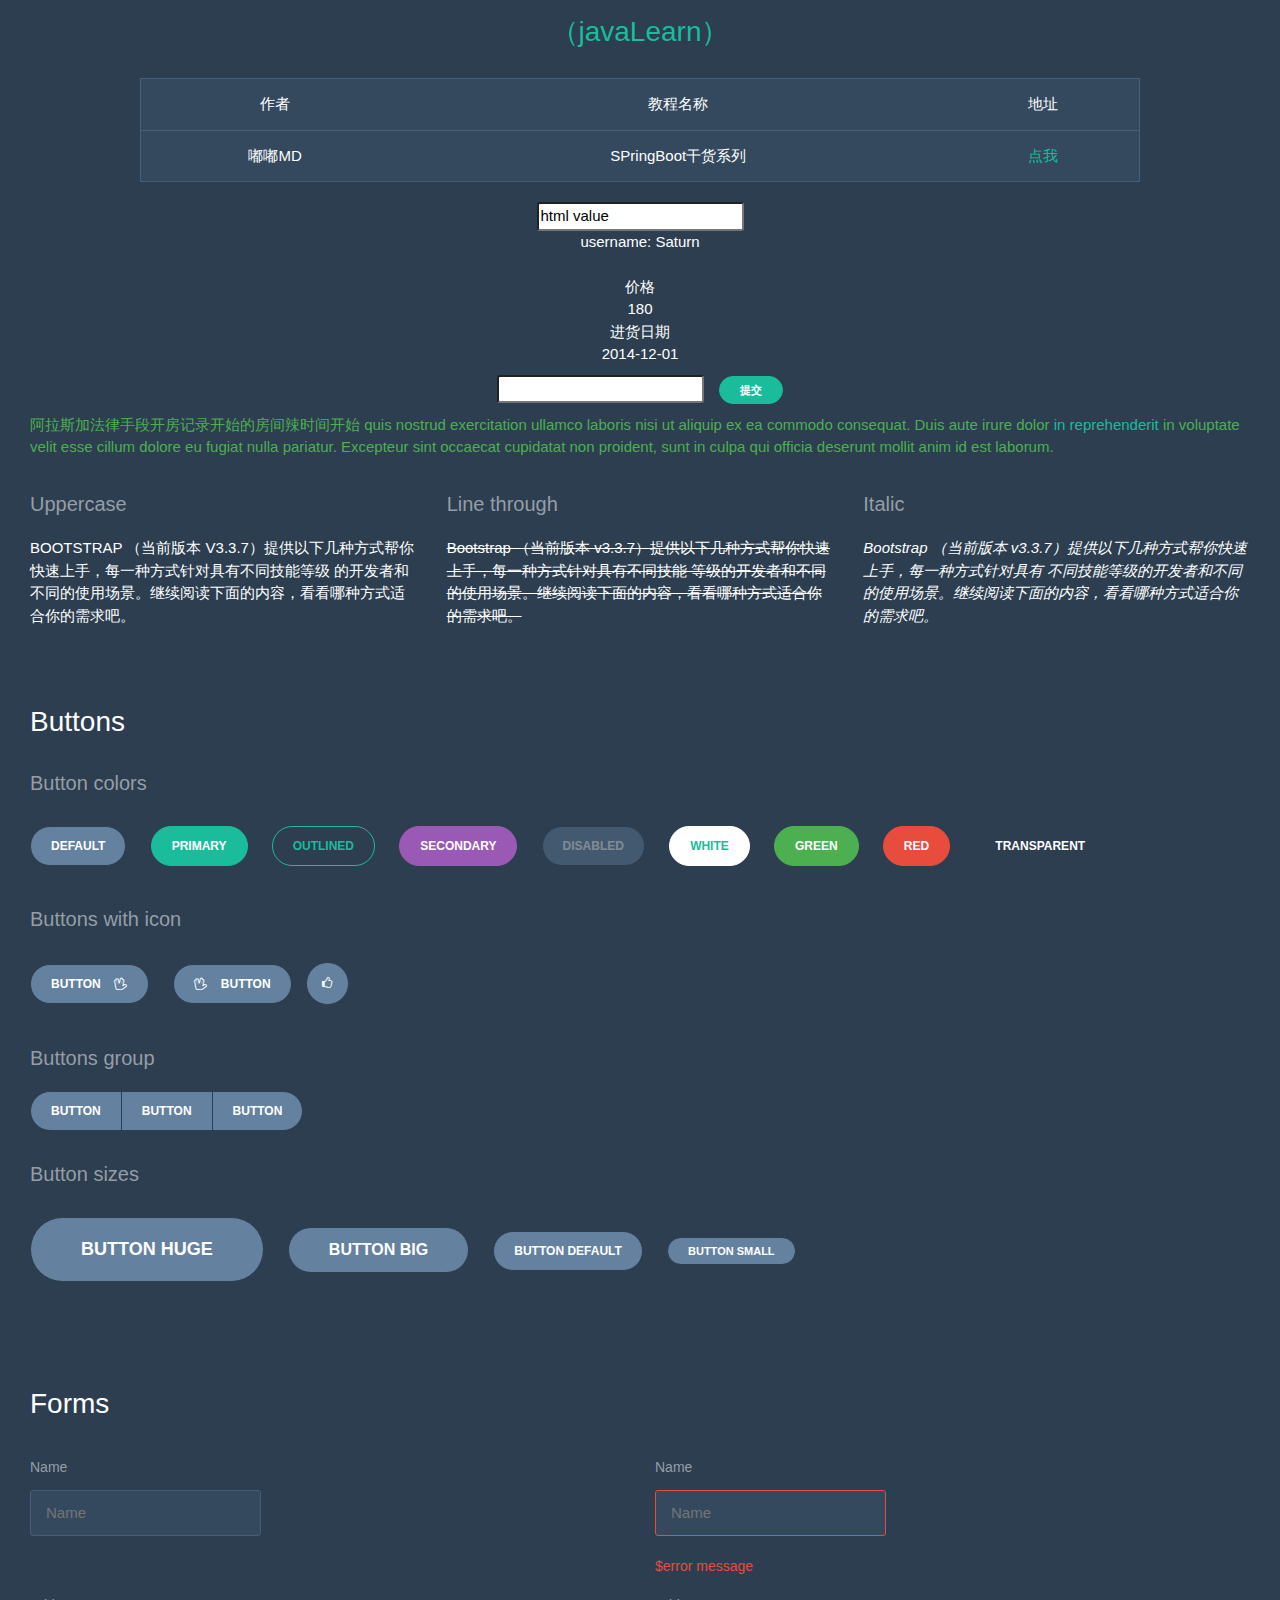
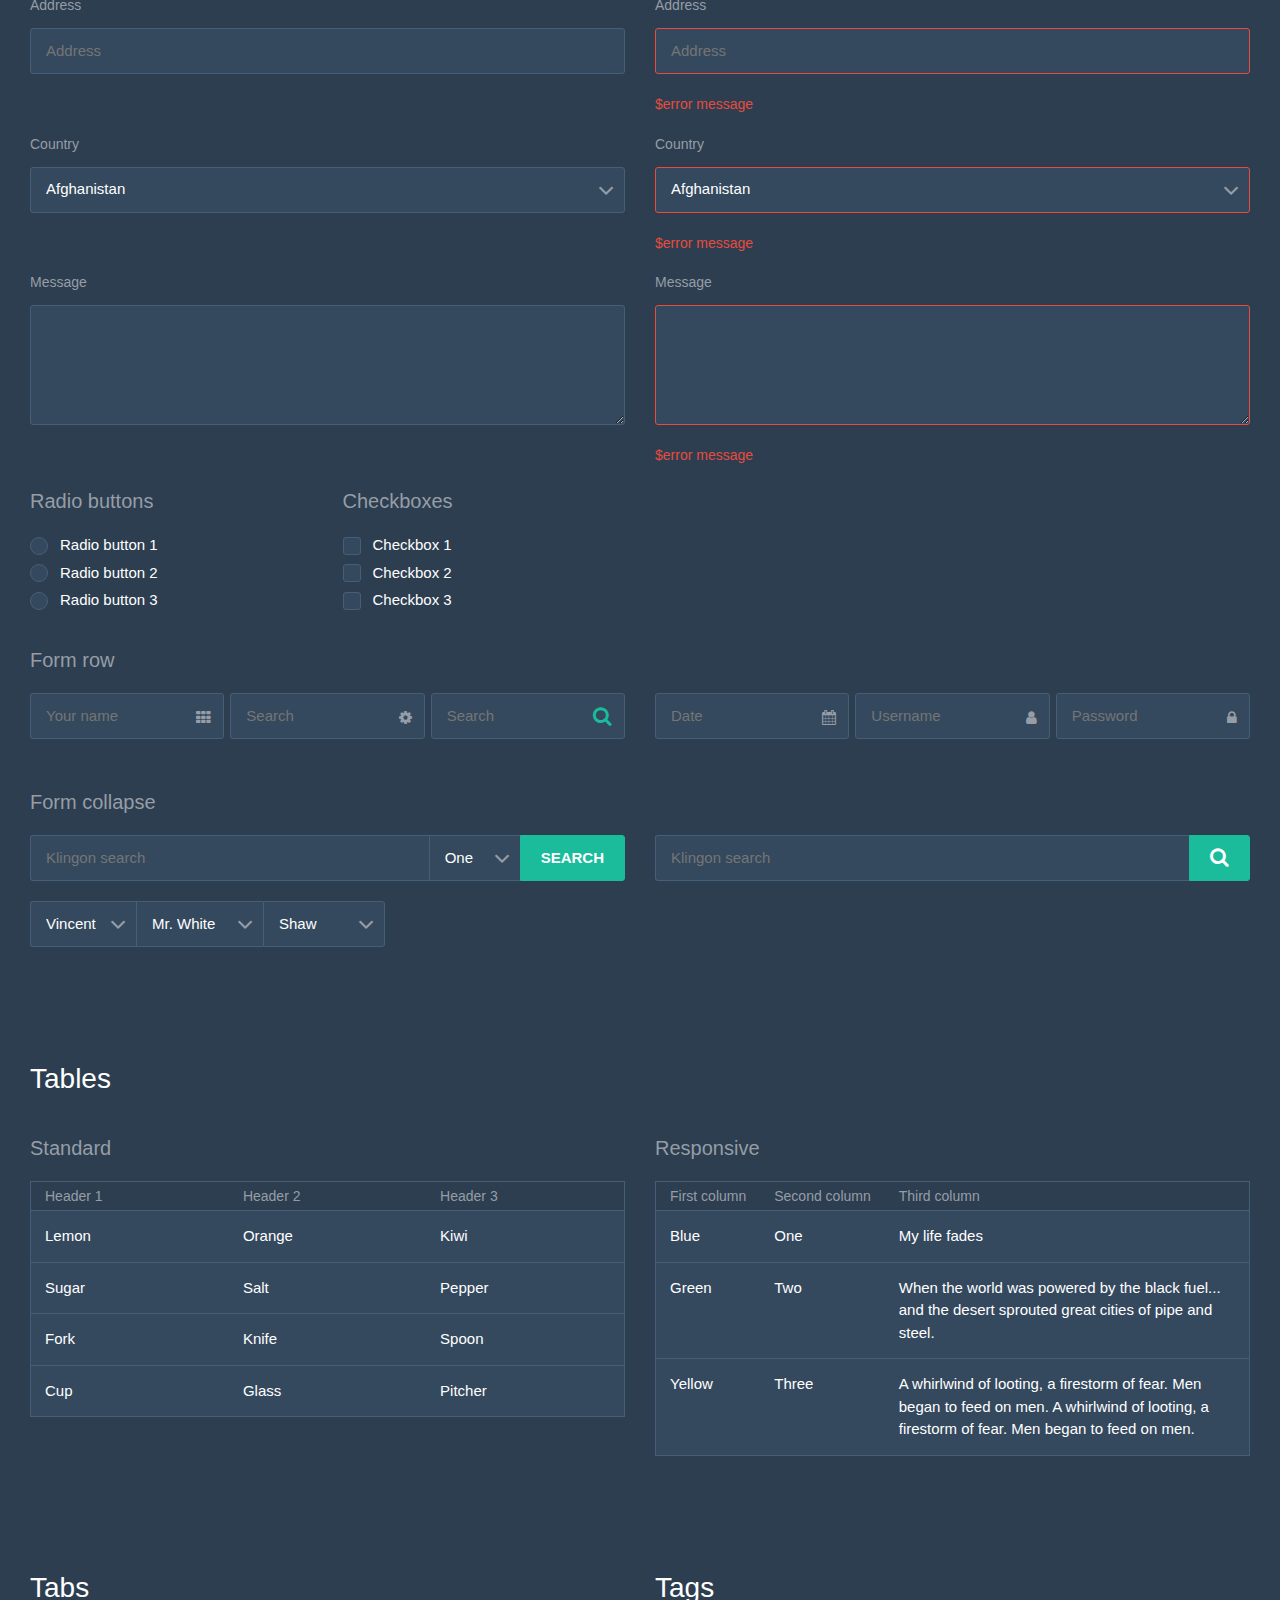
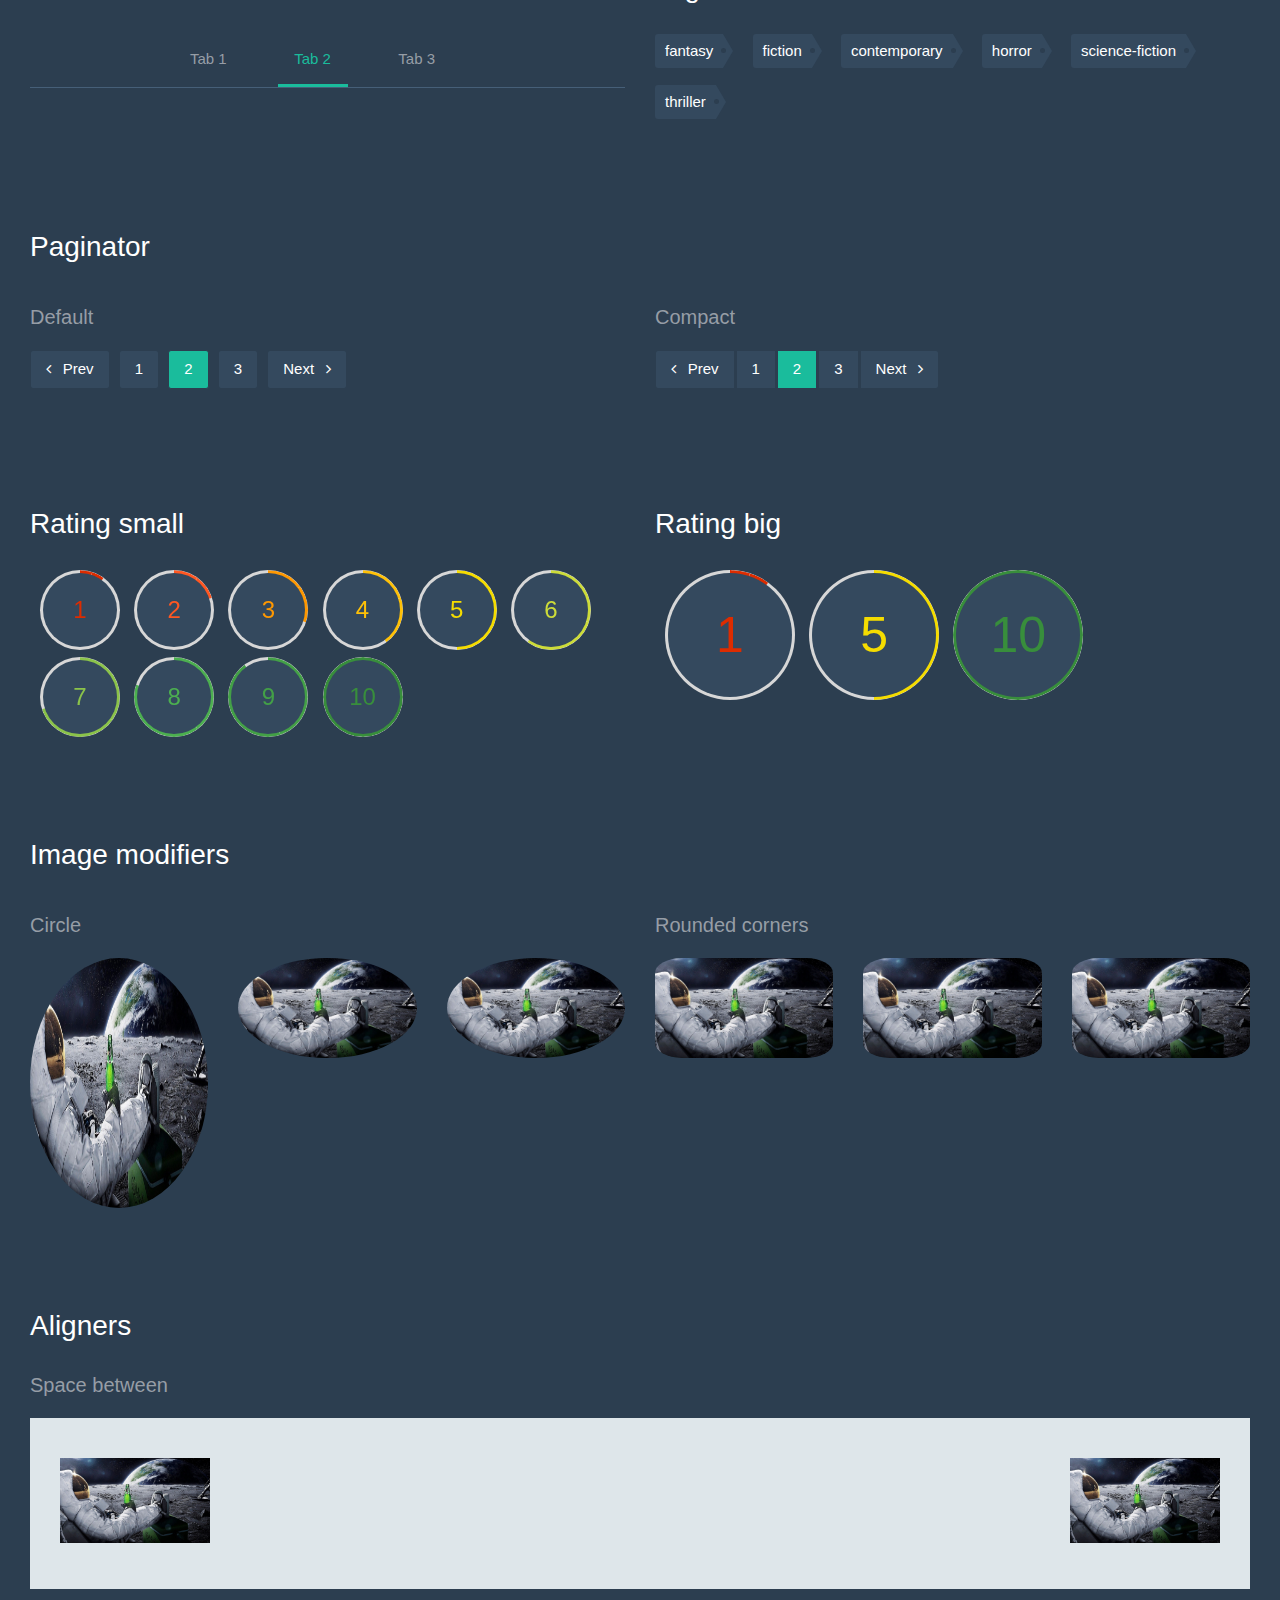
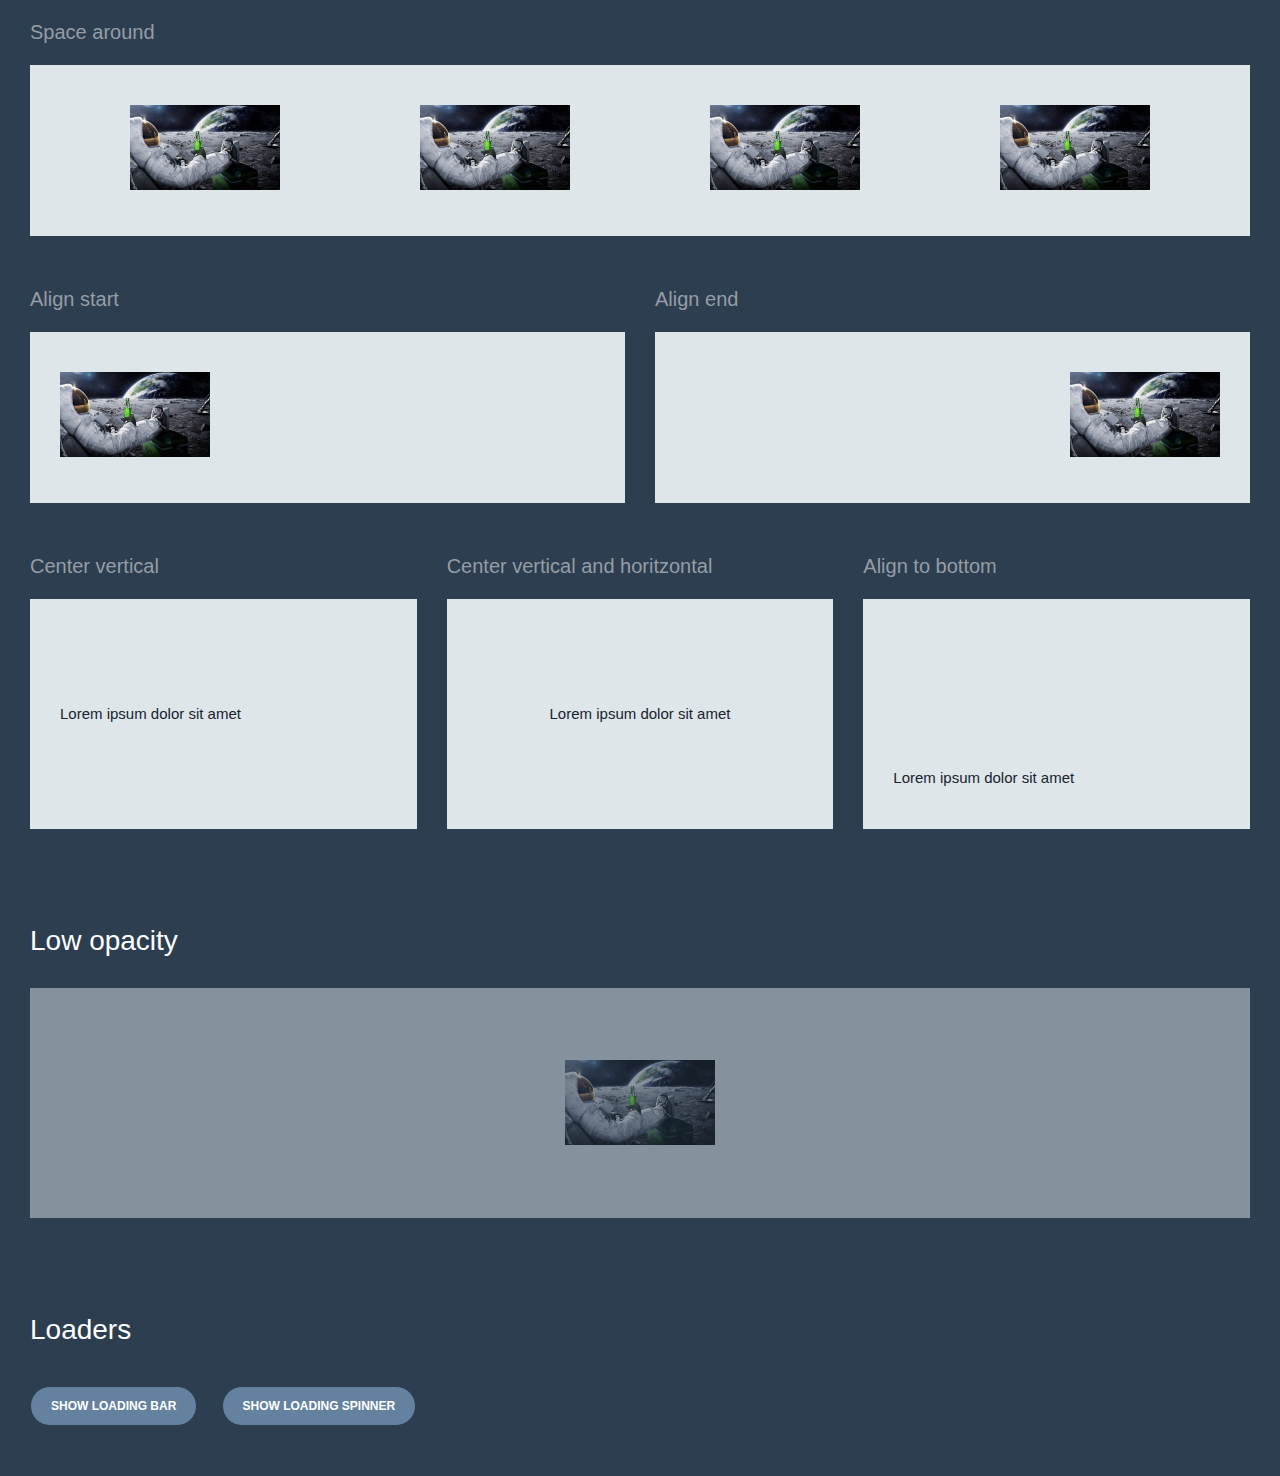
==== commit a43648d3: "thymeleaf form table 示例" ====
--- a/springBoot/src/main/resources/templates/index.html
+++ b/springBoot/src/main/resources/templates/index.html
@@ -2,14 +2,14 @@
 
 <html xmlns="http://www.w3.org/1999/xhtml"
 	  xmlns:th="http://www.thymeleaf.org">
-	<title>learn Resources</title>
-	<meta http-equiv="Content-Type" content="text/html; charset=UTF-8" />
-	<link rel="stylesheet" th:href="@{/font-awesome/css/font-awesome.css}" href="../static/font-awesome/css/font-awesome.css">
-	<!--<link rel="stylesheet" th:href="@{/bootstrap/css/bootstrap.css}" href="../static/bootstrap/css/bootstrap.css">-->
-	<link rel="stylesheet" th:href="@{/css/sierra.css}" href="../static/css/sierra.css">
-	<script th:src="@{/js/jquery.js}" src="../static/js/jquery.js"></script>
-	<script th:src="@{/bootstrap/js/bootstrap.js}" src="../static/bootstrap/js/bootstrap.js"></script>
-	</head>
+<title>learn Resources</title>
+<meta http-equiv="Content-Type" content="text/html; charset=UTF-8" />
+<link rel="stylesheet" th:href="@{/font-awesome/css/font-awesome.css}" href="../static/font-awesome/css/font-awesome.css">
+<!--<link rel="stylesheet" th:href="@{/bootstrap/css/bootstrap.css}" href="../static/bootstrap/css/bootstrap.css">-->
+<link rel="stylesheet" th:href="@{/sierra/dev/sierra.css}" href="../static/sierra/dev/sierra.css">
+<script th:src="@{/js/jquery.js}" src="../static/js/jquery.js"></script>
+<!--<script th:src="@{/bootstrap/js/bootstrap.js}" src="../static/bootstrap/js/bootstrap.js"></script>-->
+</head>
 <body>
 
 <div style="text-align: center;margin:0 auto;width: 1000px; ">
@@ -20,15 +20,33 @@
 			<td>教程名称</td>
 			<td>地址</td>
 		</tr>
-		<!--/*@thymesVar id="learn" type="cn.bayllech.project.pojo.LearnResouce"*/-->
-		<!--/*@thymesVar id="learnList" type="java.util.List"*/-->
 		<tr th:each="learn : ${learnList}">
 			<td th:text="${learn.author}">嘟嘟MD</td>
 			<td th:text="${learn.title}">SPringBoot干货系列</td>
 			<td><a th:href="${learn.url}" target="_blank">点我</a></td>
 		</tr>
 	</table>
+	
+	<input type="text" value="html value" th:value="${session.user.username}">
+	<div th:object="${session.user}">
+		<p>username: <span th:text="*{username}">Saturn</span></p>
+	</div>
+	
+	
+	<dt>价格</dt>
+	<dd th:text="${#numbers.formatDecimal(price,0,2)}">180</dd>
+	<dt>进货日期</dt>
+	<dd th:text="${#dates.format(date,'yyyy-MM-dd')}">2014-12-01</dd>
+	
+	<form th:action="@{/bb}" th:object="${session.user}" method="post" th:method="post">
+		
+		<input type="text" id="username" name="username" th:value="*{username}"/>
+		<button type="button" class="button button-small button-primary">提交</button>
+	
+	</form>
+	
 </div>
+
 
 <!--div 添加则全部居中显示 style="text-align: center;"-->
 <div class="container">
@@ -343,33 +361,33 @@
 				<h2 class="text-medium text-gray">Standard</h2>
 				<table class="table">
 					<thead>
-						<tr class="text-small align-left">
-							<th>Header 1</th>
-							<th>Header 2</th>
-							<th>Header 3</th>
-						</tr>
+					<tr class="text-small align-left">
+						<th>Header 1</th>
+						<th>Header 2</th>
+						<th>Header 3</th>
+					</tr>
 					</thead>
 					<tbody>
-						<tr>
-							<td>Lemon</td>
-							<td>Orange</td>
-							<td>Kiwi</td>
-						</tr>
-						<tr>
-							<td>Sugar</td>
-							<td>Salt</td>
-							<td>Pepper</td>
-						</tr>
-						<tr>
-							<td>Fork</td>
-							<td>Knife</td>
-							<td>Spoon</td>
-						</tr>
-						<tr>
-							<td>Cup</td>
-							<td>Glass</td>
-							<td>Pitcher</td>
-						</tr>
+					<tr>
+						<td>Lemon</td>
+						<td>Orange</td>
+						<td>Kiwi</td>
+					</tr>
+					<tr>
+						<td>Sugar</td>
+						<td>Salt</td>
+						<td>Pepper</td>
+					</tr>
+					<tr>
+						<td>Fork</td>
+						<td>Knife</td>
+						<td>Spoon</td>
+					</tr>
+					<tr>
+						<td>Cup</td>
+						<td>Glass</td>
+						<td>Pitcher</td>
+					</tr>
 					</tbody>
 				</table>
 			</div>
@@ -785,7 +803,7 @@
 			<a href="#" class="js-show-hide-loading-spinner button block-mobile" title="Start / stop loader">Show loading spinner</a>
 		</div>
 	</section>
-	
+
 </div>
 
 
--- a/springBoot/src/main/resources/static/sierra/dev/sierra.css
+++ b/springBoot/src/main/resources/static/sierra/dev/sierra.css
@@ -0,0 +1,2 @@
+.visuallyhidden.focusable:active,.visuallyhidden.focusable:focus{clip:auto;height:auto;margin:0;overflow:visible;position:static;width:auto}.tags :after{clear:both;content:'';display:table}.full-width{margin-left:-15px;margin-right:-15px;width:auto}@media (min-width:768px){.full-width{margin-left:-30px;margin-right:-30px}}abbr,address,article,aside,audio,b,blockquote,body,caption,cite,code,dd,del,dfn,div,dl,dt,em,fieldset,figure,footer,form,h1,h2,h3,h4,h5,h6,header,hgroup,html,i,iframe,ins,kbd,label,legend,li,mark,menu,nav,object,ol,p,pre,q,samp,section,small,span,strong,sub,sup,table,tbody,td,tfoot,th,thead,time,tr,ul,var,video{background:transparent;border:0;font-size:100%;margin:0;outline:0;padding:0;vertical-align:baseline}article,aside,figure,footer,header,main,nav,section{display:block}*,:after,:before{box-sizing:border-box;outline:none}body{background-color:#2c3e50;min-height:100%;overflow-x:hidden;position:relative}body,p{font-weight:400}img{max-width:100%}strong{font-weight:600}ul{margin-bottom:1em}li{list-style:none;margin-bottom:.5em}pre{margin-bottom:2em!important}.background-primary{background-color:#1abc9c}.background-dark{background-color:#18232f}.background-secondary{background-color:#9b59b6}.background-white{background-color:#fff}.background-success{background-color:#4caf50}.background-info{background-color:#5bc0de}.background-warning{background-color:#f0ad4e}.background-error{background-color:#e74c3c}.background-gray{background-color:#dee6ea}.background-gray-light{background-color:#edf3f6}.background-rating1{background-color:#dd2c00}.background-rating2{background-color:#ff5722}.background-rating3{background-color:#ff9800}.background-rating4{background-color:#ffc107}.background-rating5{background-color:#f5dc00}.background-rating6{background-color:#cddc39}.background-rating7{background-color:#8bc34a}.background-rating8{background-color:#4caf50}.background-rating9{background-color:#43a047}.background-rating10{background-color:#388e3c}.badges-list{margin-bottom:20px}.badges-list-item{background-color:#34495e;border-radius:3px;color:#fff;display:inline-block;line-height:1.2em;padding:.2em .7em}.badge-rounded{border-radius:50px}.badge-lg{font-size:1.3em}.badge-xs{font-size:.7em}.badge-primary{background-color:#1abc9c}.badge-secondary{background-color:#9b59b6}.badge-dark{background-color:#18232f}.badge-gray{background-color:#dee6ea}.badge-success{background-color:#4caf50}.badge-error{background-color:#e74c3c}.badge-warning{background-color:#f0ad4e}button{background-color:transparent;border:0;cursor:pointer}.button{background-color:#64829f;border:1px solid #2c3e50;border-radius:2em;display:inline-block;font-family:Lato,sans-serif;font-size:12px;font-weight:700;line-height:1.5em;margin:10px;padding:10px 20px;text-align:center;text-decoration:none;text-transform:uppercase;transition:opacity .2s ease-in-out;white-space:nowrap}.button,.button:active,.button:focus,.button:hover{color:#fff}.button:hover{cursor:pointer;opacity:.8;text-decoration:none}.button:active{opacity:1}.button:first-child{margin-left:0}.button:last-child{margin-right:0}.button.button-big{border-radius:2em;font-size:16px;line-height:1.5em;padding:10px 30px}@media (min-width:992px){.button.button-big{padding:10px 40px}}.button.button-small{border-radius:2em;font-size:11px;line-height:1.273em;padding:6px 20px}.button.button-huge{border-radius:2em;font-size:16px;line-height:1.5em;padding:15px 30px}@media (min-width:992px){.button.button-huge{border-radius:2em;font-size:18px;line-height:1.5em;padding:18px 50px}}.button.button-huge i{font-size:20px}.button.button-large{display:block;margin-left:auto;margin-right:auto;max-width:400px;width:100%}.button.button-primary{background-color:#1abc9c;border:1px solid #1abc9c;color:#fff}.button.button-primary:hover{color:#fff}.button.button-secondary{background-color:#9b59b6;border:1px solid #9b59b6;color:#fff}.button.button-secondary:hover{color:#fff}.button.button-transparent{background-color:transparent;border:1px solid transparent}.button.button-white{background-color:#fff;border:1px solid #fff;color:#1abc9c}.button.button-green{background-color:#4caf50;border-color:#4caf50;color:#fff}.button.button-red{background-color:#e74c3c;border-color:#e74c3c;color:#fff}.button.button-outlined{background-color:transparent;border:1px solid #1abc9c;color:#1abc9c}.button.button-disabled{cursor:default;opacity:.4}.button.button-only-icon{height:43px;line-height:43px;padding:0;width:43px}.button.button-only-icon i{margin-left:0;margin-right:0}.button i{margin-bottom:-2%;margin-left:.8em;margin-right:.8em;position:relative;transition:all .3s ease}.button i:last-child{margin-right:0}.button i:first-child{margin-left:0}.button i:before{float:left}.button i.fa-lg{margin-bottom:0}.button-link{color:#1abc9c;font-family:Lato,sans-serif;font-size:12px;font-weight:700;text-transform:uppercase}.button-link i{font-size:18px;line-height:14px;margin-bottom:-2px;margin-left:4px;margin-right:8px;transition:all .3s ease}.button-link i:before{float:left}.button-link.button-link-rotated i{transform:rotate(-180deg)}.button-group{white-space:nowrap}.button-group .button{display:inline-block;margin:0}.button-group .button:not(:first-child){border-bottom-left-radius:0;border-top-left-radius:0}.button-group .button:not(:last-child){border-bottom-right-radius:0;border-right:0;border-top-right-radius:0}input,textarea{appearance:none}label{display:block;font-weight:400}input:-webkit-autofill{box-shadow:inset 0 0 0 1000px #34495e}select{-moz-appearance:window;-webkit-appearance:none}input[type=text],select,textarea{border-radius:3px;font-size:14px;line-height:1.5em;transition:background-color .2s ease-in-out}@media (min-width:768px){input[type=text],select,textarea{font-size:15px}}@media (min-width:992px){input[type=text],select,textarea{font-size:15px}}.input,.select,.textarea{border:0;border:1px solid #465f78;border-radius:3px;box-shadow:none;display:block;font-weight:400;margin-bottom:20px}.input :focus,.select :focus,.textarea :focus{outline:none}.input.error,.select.error,.textarea.error{border:1px solid #e74c3c;margin-bottom:0}.input.small,.select.small,.textarea.small{font-size:13px;padding:4px 6px}.has-error .input,.has-error .select,.has-error .textarea{border:1px solid #1abc9c}.has-error .control-label{color:#1abc9c}label.error{color:#e74c3c;font-size:13px;line-height:13px;position:absolute;right:0;top:-16px}input[type=checkbox]{appearance:checkbox}input[type=radio]{appearance:radio}.select{background-color:#34495e;display:inline-block;margin-right:10px;padding:0;position:relative}.select.full-width{display:inline-block;margin-left:0;margin-right:0;width:100%}.select:last-child{margin-right:0}.select .fa-angle-down{color:#969da6;font-size:25px;margin-top:-12px}.select .fa-angle-down,.select .icon-angle-down{height:30px;position:absolute;right:10px;top:50%;z-index:1}.select .icon-angle-down{color:#1abc9c;font-size:1.2em;margin-top:-10px}.select select{appearance:none;background-color:transparent;border:0;color:#fff;height:44px;margin-right:20px;padding-left:10px;padding-right:30px;position:relative;width:100%;z-index:2}@media (min-width:768px){.select select{padding:8px 15px}}.select select:active,.select select:focus{background-color:#3d566e;border:0;outline:none}.select select:active+i,.select select:focus+i{z-index:2}.select select option{background-color:#34495e;color:#fff;height:30px}.select.select-small{max-width:150px}.select.select-small select{font-size:14px!important;height:24px;line-height:24px;padding:0 5px;padding-right:27px}select::-ms-expand{display:none}.select-link{border:0;color:#1abc9c}.textarea{background-color:#34495e;padding:0;width:100%}.textarea textarea{background:transparent;border:0;color:#fff;display:block;font-family:Lato,sans-serif;padding:10px 15px;width:100%}.textarea textarea:active,.textarea textarea:focus{border:0;outline:none;background-color:#3d566e}textarea{min-height:120px}.form-button-wrap{text-align:center}@media (min-width:768px){.form-button-wrap{text-align:right}}.checkbox,.radio{margin:0;margin-bottom:5px;margin-right:20px;padding-left:25px;position:relative}input[type=checkbox]+label,input[type=radio]+label{display:block;overflow:hidden;padding-left:5px;text-overflow:ellipsis;white-space:nowrap}input[type=checkbox],input[type=radio]{display:none}input[type=checkbox]+label:after,input[type=checkbox]+label:before,input[type=radio]+label:after,input[type=radio]+label:before{display:block;position:absolute;font-size:14px;height:18px;line-height:18px;margin-top:-9px;top:50%;width:18px;left:0}input[type=checkbox]+label:after,input[type=radio]+label:after{background-color:#34495e;border:1px solid #465f78;border-radius:3px;content:''}input[type=radio]+label:after{border-radius:99px}input[type=checkbox]+label:before{content:"\f00c";font-family:FontAwesome;left:2px;top:11px;transform:scale(0);z-index:1}input[type=radio]+label:before{background-color:#1abc9c;border-radius:99px;content:'';display:block;height:8px;left:5px;margin-top:-4px;top:50%;transform:scale(0);width:8px;z-index:1}input[type=checkbox]:checked+label,input[type=radio]:checked+label{color:#1abc9c}input[type=checkbox]:checked+label:before,input[type=radio]:checked+label:before{animation:a .25s;color:#1abc9c;transform:scale(1)}@keyframes a{0%{transform:scale(0)}50%{transform:scale(1.5)}to{transform:scale(1)}}.input{background-color:#34495e;display:inline-block;margin-right:10px;padding:0;position:relative}.input :active,.input :focus{background-color:#3d566e}.input.full-width{display:inline-block;margin-left:0;margin-right:0;width:100%}.input input{background:transparent;border:0;box-shadow:none;color:#fff;height:44px;line-height:44px;margin-bottom:0;outline:none;padding-left:10px;padding-right:10px;width:100%}@media (min-width:768px){.input input{padding:8px 15px}}.input-with-icon{position:relative}.input-with-icon input{padding-right:42px}.input-with-icon .input-icon{color:#969da6;margin-top:-6px;position:absolute;right:12px;top:50%}.input-with-icon .input-icon.fa-search{color:#1abc9c;margin-top:-7px}.input-with-icon button.input-icon{background:none;border:0;cursor:pointer;padding:0}.input-icon input{padding:0;width:0}.input-icon i{padding:14px 15px 14px 12px}.input-group{margin-bottom:20px}.input-group .input,.input-group .select,.input-group .textarea{margin-bottom:0}.form-group{background-color:#34495e;border:1px solid #465f78;border-radius:3px;display:inline-block;margin-bottom:20px}.form-group .input,.form-group .select,.form-group .textarea{margin-bottom:0}.form-group .form-group-item{border:0;border-radius:0;margin-right:0}.form-group .form-group-item:last-child{border-right:0}.form-row{margin-left:-3px!important;margin-right:-3px!important}.form-row div[class^=col]{padding-left:3px;padding-right:3px}.form-collapse{display:flex;margin-bottom:20px}.form-collapse .item-main{flex:1}.form-collapse .item{border-radius:0;font-size:15px;margin:0}.form-collapse .item:first-child{border-bottom-left-radius:3px;border-top-left-radius:3px}.form-collapse .item:last-child{border-bottom-right-radius:3px;border-top-right-radius:3px}.form-collapse .item:not(:last-child){border-right:0}.aligner{display:flex}.aligner-space-between{display:flex;justify-content:space-between;width:100%}.aligner-space-around{display:flex;justify-content:space-around;width:100%}.aligner-center-vertical{align-items:center;display:flex}.aligner-center-horitzontal{display:flex;justify-content:center}.content-start{display:flex;justify-content:flex-start}.content-end{display:flex;justify-content:flex-end}.aligner-item-top{align-self:flex-start}.aligner-item-bottom{align-self:flex-end}.flex-grow{flex-grow:1}.fleft{float:left}.fright{float:right}.cf:after,.cf:before{content:'';display:table}.cf:after{clear:both}.align-center{text-align:center}.align-right{text-align:right}.align-left{text-align:left}.align-bottom{vertical-align:bottom}.align-middle{vertical-align:middle}.align-top{vertical-align:top}.ellipsis,.ellipsis-block{overflow:hidden;white-space:nowrap;text-overflow:ellipsis}.ellipsis-block{display:block}.word-break{word-break:break-all}.text-indent{padding-left:24px}.bordered{border:1px solid #465f78}.border-bottom{border-bottom:1px solid #465f78}.border-left{border-left:1px solid #465f78}.border-right{border-right:1px solid #465f78}.border-top{border-top:1px solid #465f78}.display-block{display:block}@media (max-width:480px){.block-mobile{display:block;margin-left:0;margin-right:0;width:100%}}.display-inline{display:inline}.hidden{display:none}.no-margin{margin:0!important}.no-wrap{white-space:nowrap}.overflow-hidden{overflow:hidden}.opacity-low{opacity:.5}.icon-rounded,.rounded-corners{border-radius:15%}.rounded{border-radius:100%}@media (min-width:992px){.hidden-large{display:none}}@media (min-width:1280px){.hidden-large{display:inline-block}}@media (min-width:768px){.hidden-medium{display:none}}@media (min-width:992px){.hidden-medium{display:inline-block}}@media (min-width:768px){.show-small{display:none}}.hide-small{display:none}@media (min-width:768px){.hide-small{display:block}}.hide-small-inline-block{display:none!important}@media (min-width:768px){.hide-small-inline-block{display:inline-block!important}}.hide-medium{display:block}@media (min-width:768px){.hide-medium{display:none}}@media (min-width:992px){.hide-medium{display:block}}.visible-lg,.visible-lg-block,.visible-lg-inline,.visible-lg-inline-block,.visible-md,.visible-md-block,.visible-md-inline,.visible-md-inline-block,.visible-sm,.visible-sm-block,.visible-sm-inline,.visible-sm-inline-block,.visible-xs,.visible-xs-block,.visible-xs-inline,.visible-xs-inline-block{display:none!important}@media (max-width:767px){.visible-xs{display:block!important}table.visible-xs{display:table}tr.visible-xs{display:table-row!important}td.visible-xs,th.visible-xs{display:table-cell!important}}@media (max-width:767px){.visible-xs-block{display:block!important}}@media (max-width:767px){.visible-xs-inline{display:inline!important}}@media (max-width:767px){.visible-xs-inline-block{display:inline-block!important}}@media (min-width:768px) and (max-width:991px){.visible-sm{display:block!important}table.visible-sm{display:table}tr.visible-sm{display:table-row!important}td.visible-sm,th.visible-sm{display:table-cell!important}}@media (min-width:768px) and (max-width:991px){.visible-sm-block{display:block!important}}@media (min-width:768px) and (max-width:991px){.visible-sm-inline{display:inline!important}}@media (min-width:768px) and (max-width:991px){.visible-sm-inline-block{display:inline-block!important}}@media (min-width:992px) and (max-width:1279px){.visible-md{display:block!important}table.visible-md{display:table}tr.visible-md{display:table-row!important}td.visible-md,th.visible-md{display:table-cell!important}}@media (min-width:992px) and (max-width:1279px){.visible-md-block{display:block!important}}@media (min-width:992px) and (max-width:1279px){.visible-md-inline{display:inline!important}}@media (min-width:992px) and (max-width:1279px){.visible-md-inline-block{display:inline-block!important}}@media (min-width:1280px){.visible-lg{display:block!important}table.visible-lg{display:table}tr.visible-lg{display:table-row!important}td.visible-lg,th.visible-lg{display:table-cell!important}}@media (min-width:1280px){.visible-lg-block{display:block!important}}@media (min-width:1280px){.visible-lg-inline{display:inline!important}}@media (min-width:1280px){.visible-lg-inline-block{display:inline-block!important}}@media (max-width:767px){.hidden-xs{display:none!important}}@media (min-width:768px) and (max-width:991px){.hidden-sm{display:none!important}}@media (min-width:992px) and (max-width:1279px){.hidden-md{display:none!important}}@media (min-width:1280px){.hidden-lg{display:none!important}}.section{padding-bottom:20px;padding-top:20px}.section:after,.section:before{content:'';display:table}.section:after{clear:both}@media (min-width:768px){.section{padding-bottom:40px;padding-top:40px}}.container{margin:0 auto;max-width:1380px;padding-left:15px;padding-right:15px;width:100%}@media (min-width:768px){.container{padding-left:30px;padding-right:30px}}.container-medium{margin:0 auto;max-width:944px;padding-left:15px;padding-right:15px}@media (min-width:768px){.container-medium{padding-left:30px;padding-right:30px}}.container-small{margin:0 auto;max-width:400px;padding-left:15px;padding-right:15px}@media (min-width:768px){.container-small{padding-left:30px;padding-right:30px}}.separator{border-bottom:1px solid #465f78}.main-wrap{overflow:hidden;position:relative;transition:padding .25s ease-in-out}@media (min-width:1280px){.main-wrap{padding-left:250px}}.main-content{float:right;margin-left:0;overflow:hidden;position:relative;width:100%}.main-content:after,.main-content:before{clear:none}.loading-bar{height:4px;left:0;overflow:hidden;position:fixed;right:0;top:0;width:100%;z-index:3}.loading-bar:before{animation:b 2s linear infinite;background-color:#1abc9c;content:'';display:block;height:4px;left:-200px;position:absolute;width:200px}@keyframes b{0%{left:-200px}0%,50%{width:30%}70%{width:70%}80%{left:50%}95%{left:120%}to{left:100%}}.loading-spinner{animation:c 4s infinite;animation-timing-function:ease-in-out;display:block;height:30px;left:50%;margin-left:-15px;margin-top:-15px;position:fixed;top:50%;width:30px;z-index:3}.loading-spinner span{animation-timing-function:ease-in-out;background-color:#fff;border-radius:100%;display:block;height:9px;position:absolute;width:9px}.loading-spinner span:nth-child(1){animation:d 1s infinite;left:0;top:0;transform:translate3d(5px,5px,0)}.loading-spinner span:nth-child(2){animation:e 1s infinite;right:0;top:0}.loading-spinner span:nth-child(3){animation:f 1s infinite;bottom:0;right:0}.loading-spinner span:nth-child(4){animation:g 1s infinite;bottom:0;left:0}.loading-spinner.is-relative{display:inline-block;left:auto;margin:0;position:relative;top:auto;z-index:1}@keyframes c{0%{transform:rotate(0)}25%{transform:rotate(90deg)}50%{transform:rotate(180deg)}75%{transform:rotate(270deg)}to{transform:rotate(1turn)}}@keyframes d{0%{transform:translateZ(0)}50%{transform:translate3d(4px,4px,0)}to{transform:translateZ(0)}}@keyframes e{0%{transform:translateZ(0)}50%{transform:translate3d(-4px,4px,0)}to{transform:translateZ(0)}}@keyframes f{0%{transform:translateZ(0)}50%{transform:translate3d(-4px,-4px,0)}to{transform:translateZ(0)}}@keyframes g{0%{transform:translateZ(0)}50%{transform:translate3d(4px,-4px,0)}to{transform:translateZ(0)}}.message-bar{border-radius:3px;margin-bottom:1em;padding:1em}.message-bar p:last-child{margin-bottom:0}.paginator-list .paginator-list-item{margin-right:5px;padding:0;display:inline-block}.paginator-list .paginator-list-item:first-child i{margin-right:.5em}.paginator-list .paginator-list-item:last-child i{margin-left:.5em}.paginator-list .paginator-list-item .paginator-list-link{background-color:#34495e;border:1px solid #2c3e50;border-radius:3px;color:#fff;display:block;padding:.5em 1em;transition:background-color .2s ease-in-out}.paginator-list .paginator-list-item .paginator-list-link:hover{background-color:#46637f}.paginator-list .paginator-list-item .paginator-list-link.active{background-color:#1abc9c;color:#fff}.paginator-list.paginator-compact{display:flex}.paginator-list.paginator-compact .paginator-list-item{margin-right:0}.paginator-list.paginator-compact .paginator-list-item:not(:last-child){border-right:1px solid #2c3e50}.paginator-list.paginator-compact .paginator-list-item .paginator-list-link{border-radius:0}.paginator-list.paginator-compact .paginator-list-item:first-child .paginator-list-link{border-bottom-left-radius:3px;border-top-left-radius:3px}.paginator-list.paginator-compact .paginator-list-item:last-child .paginator-list-link{border-bottom-right-radius:3px;border-top-right-radius:3px}.paginator-list.paginator-center{justify-content:center;text-align:center}.rating-circle{background-color:#d7d7d7;border-radius:50%;display:inline-block;height:100px;margin:0 auto;overflow:hidden;position:relative;width:100px}@media (min-width:768px){.rating-circle{margin:0;margin-left:10px}}@media (min-width:992px){.rating-circle{height:130px;width:130px}}.rating-circle.rating-color-1{color:#dd2c00}.rating-circle.rating-color-1 .circle-fill{background-color:#dd2c00}.rating-circle.rating-color-2{color:#ff5722}.rating-circle.rating-color-2 .circle-fill{background-color:#ff5722}.rating-circle.rating-color-3{color:#ff9800}.rating-circle.rating-color-3 .circle-fill{background-color:#ff9800}.rating-circle.rating-color-4{color:#ffc107}.rating-circle.rating-color-4 .circle-fill{background-color:#ffc107}.rating-circle.rating-color-5{color:#f5dc00}.rating-circle.rating-color-5 .circle-fill{background-color:#f5dc00}.rating-circle.rating-color-6{color:#cddc39}.rating-circle.rating-color-6 .circle-fill{background-color:#cddc39}.rating-circle.rating-color-7{color:#8bc34a}.rating-circle.rating-color-7 .circle-fill{background-color:#8bc34a}.rating-circle.rating-color-8{color:#4caf50}.rating-circle.rating-color-8 .circle-fill{background-color:#4caf50}.rating-circle.rating-color-9{color:#43a047}.rating-circle.rating-color-9 .circle-fill{background-color:#43a047}.rating-circle.rating-color-10{color:#388e3c}.rating-circle.rating-color-10 .circle-fill{background-color:#388e3c}.rating-circle .circle .circle-fill,.rating-circle .circle .circle-mask{border-radius:50%;height:100px;position:absolute;transition:all 1s;width:100px}@media (min-width:992px){.rating-circle .circle .circle-fill,.rating-circle .circle .circle-mask{height:130px;width:130px}}.rating-circle .circle .circle-fill,.rating-circle .circle .circle-mask{backface-visibility:hidden}.rating-circle .circle .circle-fill.reanimate,.rating-circle .circle .circle-mask.reanimate{transition:transform 0s}.rating-circle .circle .circle-fill.reset,.rating-circle .circle .circle-mask.reset{transform:rotate(0deg)!important}.rating-circle .circle .circle-mask{clip:rect(0,100px,100px,50px);overflow:hidden}@media (min-width:992px){.rating-circle .circle .circle-mask{clip:rect(0,130px,130px,65px)}}.rating-circle .circle .circle-mask .circle-fill{clip:rect(0,50px,100px,0)}@media (min-width:992px){.rating-circle .circle .circle-mask .circle-fill{clip:rect(0,65px,130px,0)}}.rating-circle .circle-inset{background-color:#34495e;border-radius:50%;height:94px;left:50%;margin-left:-47px;margin-top:-47px;position:absolute;text-align:center;top:50%;width:94px}@media (min-width:992px){.rating-circle .circle-inset{height:124px;line-height:124px;margin-left:-62px;margin-top:-62px;width:124px}}.rating-circle .circle-inset .circle-rating-number{font-size:36px;font-weight:400;line-height:94px}@media (min-width:992px){.rating-circle .circle-inset .circle-rating-number{font-size:50px;line-height:124px}}.rating-circle.circle-small,.rating-circle.circle-small .circle .circle-fill,.rating-circle.circle-small .circle .circle-mask{width:80px;height:80px}.rating-circle.circle-small .circle-mask{clip:rect(0,80px,80px,40px)}.rating-circle.circle-small .circle-mask .circle-fill{clip:rect(0,40px,80px,0)}.rating-circle.circle-small .circle-inset{border-radius:50%;height:74px;left:50%;margin-left:-37px;margin-top:-37px;position:absolute;text-align:center;top:50%;width:74px}.rating-circle.circle-small .circle-inset .circle-rating-number{font-size:24px;font-weight:400;left:0;line-height:74px;margin:0!important;position:absolute;top:0;width:74px}.rating-color-1 .circle-fill,.rating-color-1 .circle-full{transform:rotate(18deg)}.rating-color-2 .circle-fill,.rating-color-2 .circle-full{transform:rotate(36deg)}.rating-color-3 .circle-fill,.rating-color-3 .circle-full{transform:rotate(54deg)}.rating-color-4 .circle-fill,.rating-color-4 .circle-full{transform:rotate(72deg)}.rating-color-5 .circle-fill,.rating-color-5 .circle-full{transform:rotate(90deg)}.rating-color-6 .circle-fill,.rating-color-6 .circle-full{transform:rotate(108deg)}.rating-color-7 .circle-fill,.rating-color-7 .circle-full{transform:rotate(126deg)}.rating-color-8 .circle-fill,.rating-color-8 .circle-full{transform:rotate(144deg)}.rating-color-9 .circle-fill,.rating-color-9 .circle-full{transform:rotate(162deg)}.rating-color-10 .circle-fill,.rating-color-10 .circle-full{transform:rotate(180deg)}.table{background-color:#34495e;border:1px solid #465f78;border-collapse:collapse;border-radius:3px;color:#fff;margin-bottom:20px;max-width:100%;width:100%}.table td,.table th{border-bottom:1px solid #465f78;padding:10px}@media (min-width:992px){.table td,.table th{padding:10px 20px}}.table td{padding:14px;position:relative}.table thead,.table tr{border-bottom:1px solid #465f78}.table th{background-color:#2c3e50;color:#969da6;font-weight:400;padding:5px 14px;white-space:nowrap}.table-vertical-center td{vertical-align:middle}.table-responsive th{display:none}.table-responsive td{display:block}.table-responsive td:first-child{border-top:1px solid #465f78;padding-top:14px}.table-responsive td:last-child{padding-bottom:14px}.table-responsive td:before{content:attr(data-th) ": ";display:block;font-weight:400}.table-responsive td,.table-responsive th{text-align:left}.table-responsive.table-break-medium tr{border-top:1px solid #465f78}@media (max-width:768px){.table-responsive.table-break-medium td{border:0;padding-bottom:0}}@media (min-width:768px){.table-responsive.table-break-medium td:before{display:none}}.table-responsive.table-break-medium td:last-child{padding-bottom:14px}@media (min-width:768px){.table-responsive.table-break-medium td,.table-responsive.table-break-medium th{display:table-cell}}.table-responsive.table-break-small tr{border-top:1px solid #465f78}@media (max-width:480px){.table-responsive.table-break-small td{border:0;padding-bottom:0}}@media (min-width:480px){.table-responsive.table-break-small td:before{display:none}}.table-responsive.table-break-small td:last-child{padding-bottom:14px}@media (min-width:480px){.table-responsive.table-break-small td,.table-responsive.table-break-small th{display:table-cell}}.tabs{border-bottom:1px solid #465f78;margin-bottom:30px;text-align:center}.tabs .tab{border-bottom:3px solid transparent;color:#969da6;display:inline-block;line-height:50px;margin:0;margin-right:30px;min-width:70px;position:relative}.tabs .tab:hover{color:#1abc9c;text-decoration:none}.tabs .tab.active{border-bottom:3px solid #1abc9c;color:#1abc9c}.tab-content{display:none}.tab-content.selected{display:block}.tags{margin-bottom:20px}.tags:last-child{margin-bottom:0}.tags li{margin:0 25px 10px 0}.tags .tag,.tags li{display:inline-block}.tags .tag{background-color:#34495e;border-radius:3px 0 0 3px;color:#fff;float:left;line-height:34px;padding:0 10px;position:relative}.tags .tag:before{border-bottom:17px solid transparent;border-left:10px solid #34495e;border-top:17px solid transparent;content:'';height:0;position:absolute;right:-10px;top:0;width:0}.tags .tag:after{background:#2c3e50;border-radius:6px;content:'';float:left;height:5px;position:absolute;right:-3px;top:14px;width:5px}.tags a.tag{color:#fff;display:inline-block;text-decoration:none}.tags a.tag:hover{background-color:#46637f;text-decoration:none}.tags a.tag:hover:before{border-left:10px solid #46637f}body{font:400 14px/1.5em Lato,sans-serif;color:#fff}@media (min-width:768px){body{font-size:15px}}@media (min-width:992px){body{font-size:15px}}img{font-size:12px;line-height:1.3em}p{line-height:1.5em;margin-bottom:1.5em}a{color:#1abc9c;text-decoration:none}a:hover{color:rgba(26,188,156,.8)}a:focus{color:#1abc9c}.text-big,.text-huge,.text-medium,.text-small,label.label{line-height:1.3em;margin-bottom:1em;margin-top:1.5em}.text-big:first-child,.text-huge:first-child,.text-medium:first-child,.text-small:first-child,label.label:first-child{margin-top:.5em}.text-huge{font-family:Lato,sans-serif;font-size:30px;font-weight:300;text-transform:none}@media (min-width:992px){.text-huge{font-size:40px}}@media (min-width:1280px){.text-huge{font-size:48px}}.text-big{font-family:Lato,sans-serif;font-size:24px;font-weight:300;text-transform:none}@media (min-width:992px){.text-big{font-size:28px}}.text-medium{font-family:Lato,sans-serif;font-size:20px;font-weight:300;text-transform:none}.text-small,label.label{font-size:12px}@media (min-width:768px){.text-small,label.label{font-size:14px}}.text-body{font-size:14px;line-height:1.5em}@media (min-width:992px){.text-body{font-size:15px}}.text-primary{color:#1abc9c}.text-dark{color:#18232f}.text-secondary{color:#9b59b6}.text-success{color:#4caf50}.text-info{color:#5bc0de}.text-warning{color:#f0ad4e}.text-error{color:#e74c3c}.table-responsive td:before,.text-gray,label.label{color:#dee6ea}.text-gray-light{color:#edf3f6}.text-rating1{color:#dd2c00}.text-rating2{color:#ff5722}.text-rating3{color:#ff9800}.text-rating4{color:#ffc107}.text-rating5{color:#f5dc00}.text-rating6{color:#cddc39}.text-rating7{color:#8bc34a}.text-rating8{color:#4caf50}.text-rating9{color:#43a047}.text-rating10{color:#388e3c}.text-white{color:#fff}.table-responsive td:before,.text-gray,a.text-gray,button.text-gray,label.label{color:#969da6}.text-light{font-weight:300}.text-normal{font-weight:400}.text-line-through{text-decoration:line-through}.text-italic{font-style:italic}.text-uppercase{text-transform:uppercase}.text-transform-none{text-transform:none}.text-center{text-align:center}.text-lato{font-family:Lato,sans-serif}.text-with-subtitle{margin-bottom:0!important}.text-with-subtitle+.text-big,.text-with-subtitle+.text-huge,.text-with-subtitle+.text-medium,.text-with-subtitle+.text-small,.text-with-subtitle+label.label{margin-top:.5em}h1,h2,h3,h4{font-weight:300}.container{margin-right:auto;margin-left:auto}.container:after,.container:before{content:'';display:table}.container:after{clear:both}@media (min-width:768px){.container{width:auto}}@media (min-width:992px){.container{width:auto}}.container-fluid{margin-right:auto;margin-left:auto}.container-fluid:after,.container-fluid:before{content:'';display:table}.container-fluid:after{clear:both}.row{margin-left:-15px;margin-right:-15px}.row:after,.row:before{content:'';display:table}.row:after{clear:both}.col-lg-1,.col-lg-2,.col-lg-3,.col-lg-4,.col-lg-5,.col-lg-6,.col-lg-7,.col-lg-8,.col-lg-9,.col-lg-10,.col-lg-11,.col-lg-12,.col-md-1,.col-md-2,.col-md-3,.col-md-4,.col-md-5,.col-md-6,.col-md-7,.col-md-8,.col-md-9,.col-md-10,.col-md-11,.col-md-12,.col-sm-1,.col-sm-2,.col-sm-3,.col-sm-4,.col-sm-5,.col-sm-6,.col-sm-7,.col-sm-8,.col-sm-9,.col-sm-10,.col-sm-11,.col-sm-12,.col-xs-1,.col-xs-2,.col-xs-3,.col-xs-4,.col-xs-5,.col-xs-6,.col-xs-7,.col-xs-8,.col-xs-9,.col-xs-10,.col-xs-11,.col-xs-12{position:relative;min-height:1px;padding-left:15px;padding-right:15px}.col-xs-1,.col-xs-2,.col-xs-3,.col-xs-4,.col-xs-5,.col-xs-6,.col-xs-7,.col-xs-8,.col-xs-9,.col-xs-10,.col-xs-11,.col-xs-12{float:left}.col-xs-1{width:8.33333%}.col-xs-2{width:16.66667%}.col-xs-3{width:25%}.col-xs-4{width:33.33333%}.col-xs-5{width:41.66667%}.col-xs-6{width:50%}.col-xs-7{width:58.33333%}.col-xs-8{width:66.66667%}.col-xs-9{width:75%}.col-xs-10{width:83.33333%}.col-xs-11{width:91.66667%}.col-xs-12{width:100%}.col-xs-pull-0{right:auto}.col-xs-pull-1{right:8.33333%}.col-xs-pull-2{right:16.66667%}.col-xs-pull-3{right:25%}.col-xs-pull-4{right:33.33333%}.col-xs-pull-5{right:41.66667%}.col-xs-pull-6{right:50%}.col-xs-pull-7{right:58.33333%}.col-xs-pull-8{right:66.66667%}.col-xs-pull-9{right:75%}.col-xs-pull-10{right:83.33333%}.col-xs-pull-11{right:91.66667%}.col-xs-pull-12{right:100%}.col-xs-push-0{left:auto}.col-xs-push-1{left:8.33333%}.col-xs-push-2{left:16.66667%}.col-xs-push-3{left:25%}.col-xs-push-4{left:33.33333%}.col-xs-push-5{left:41.66667%}.col-xs-push-6{left:50%}.col-xs-push-7{left:58.33333%}.col-xs-push-8{left:66.66667%}.col-xs-push-9{left:75%}.col-xs-push-10{left:83.33333%}.col-xs-push-11{left:91.66667%}.col-xs-push-12{left:100%}.col-xs-offset-0{margin-left:0}.col-xs-offset-1{margin-left:8.33333%}.col-xs-offset-2{margin-left:16.66667%}.col-xs-offset-3{margin-left:25%}.col-xs-offset-4{margin-left:33.33333%}.col-xs-offset-5{margin-left:41.66667%}.col-xs-offset-6{margin-left:50%}.col-xs-offset-7{margin-left:58.33333%}.col-xs-offset-8{margin-left:66.66667%}.col-xs-offset-9{margin-left:75%}.col-xs-offset-10{margin-left:83.33333%}.col-xs-offset-11{margin-left:91.66667%}.col-xs-offset-12{margin-left:100%}@media (min-width:768px){.col-sm-1,.col-sm-2,.col-sm-3,.col-sm-4,.col-sm-5,.col-sm-6,.col-sm-7,.col-sm-8,.col-sm-9,.col-sm-10,.col-sm-11,.col-sm-12{float:left}.col-sm-1{width:8.33333%}.col-sm-2{width:16.66667%}.col-sm-3{width:25%}.col-sm-4{width:33.33333%}.col-sm-5{width:41.66667%}.col-sm-6{width:50%}.col-sm-7{width:58.33333%}.col-sm-8{width:66.66667%}.col-sm-9{width:75%}.col-sm-10{width:83.33333%}.col-sm-11{width:91.66667%}.col-sm-12{width:100%}.col-sm-pull-0{right:auto}.col-sm-pull-1{right:8.33333%}.col-sm-pull-2{right:16.66667%}.col-sm-pull-3{right:25%}.col-sm-pull-4{right:33.33333%}.col-sm-pull-5{right:41.66667%}.col-sm-pull-6{right:50%}.col-sm-pull-7{right:58.33333%}.col-sm-pull-8{right:66.66667%}.col-sm-pull-9{right:75%}.col-sm-pull-10{right:83.33333%}.col-sm-pull-11{right:91.66667%}.col-sm-pull-12{right:100%}.col-sm-push-0{left:auto}.col-sm-push-1{left:8.33333%}.col-sm-push-2{left:16.66667%}.col-sm-push-3{left:25%}.col-sm-push-4{left:33.33333%}.col-sm-push-5{left:41.66667%}.col-sm-push-6{left:50%}.col-sm-push-7{left:58.33333%}.col-sm-push-8{left:66.66667%}.col-sm-push-9{left:75%}.col-sm-push-10{left:83.33333%}.col-sm-push-11{left:91.66667%}.col-sm-push-12{left:100%}.col-sm-offset-0{margin-left:0}.col-sm-offset-1{margin-left:8.33333%}.col-sm-offset-2{margin-left:16.66667%}.col-sm-offset-3{margin-left:25%}.col-sm-offset-4{margin-left:33.33333%}.col-sm-offset-5{margin-left:41.66667%}.col-sm-offset-6{margin-left:50%}.col-sm-offset-7{margin-left:58.33333%}.col-sm-offset-8{margin-left:66.66667%}.col-sm-offset-9{margin-left:75%}.col-sm-offset-10{margin-left:83.33333%}.col-sm-offset-11{margin-left:91.66667%}.col-sm-offset-12{margin-left:100%}}@media (min-width:992px){.col-md-1,.col-md-2,.col-md-3,.col-md-4,.col-md-5,.col-md-6,.col-md-7,.col-md-8,.col-md-9,.col-md-10,.col-md-11,.col-md-12{float:left}.col-md-1{width:8.33333%}.col-md-2{width:16.66667%}.col-md-3{width:25%}.col-md-4{width:33.33333%}.col-md-5{width:41.66667%}.col-md-6{width:50%}.col-md-7{width:58.33333%}.col-md-8{width:66.66667%}.col-md-9{width:75%}.col-md-10{width:83.33333%}.col-md-11{width:91.66667%}.col-md-12{width:100%}.col-md-pull-0{right:auto}.col-md-pull-1{right:8.33333%}.col-md-pull-2{right:16.66667%}.col-md-pull-3{right:25%}.col-md-pull-4{right:33.33333%}.col-md-pull-5{right:41.66667%}.col-md-pull-6{right:50%}.col-md-pull-7{right:58.33333%}.col-md-pull-8{right:66.66667%}.col-md-pull-9{right:75%}.col-md-pull-10{right:83.33333%}.col-md-pull-11{right:91.66667%}.col-md-pull-12{right:100%}.col-md-push-0{left:auto}.col-md-push-1{left:8.33333%}.col-md-push-2{left:16.66667%}.col-md-push-3{left:25%}.col-md-push-4{left:33.33333%}.col-md-push-5{left:41.66667%}.col-md-push-6{left:50%}.col-md-push-7{left:58.33333%}.col-md-push-8{left:66.66667%}.col-md-push-9{left:75%}.col-md-push-10{left:83.33333%}.col-md-push-11{left:91.66667%}.col-md-push-12{left:100%}.col-md-offset-0{margin-left:0}.col-md-offset-1{margin-left:8.33333%}.col-md-offset-2{margin-left:16.66667%}.col-md-offset-3{margin-left:25%}.col-md-offset-4{margin-left:33.33333%}.col-md-offset-5{margin-left:41.66667%}.col-md-offset-6{margin-left:50%}.col-md-offset-7{margin-left:58.33333%}.col-md-offset-8{margin-left:66.66667%}.col-md-offset-9{margin-left:75%}.col-md-offset-10{margin-left:83.33333%}.col-md-offset-11{margin-left:91.66667%}.col-md-offset-12{margin-left:100%}}@media (min-width:1280px){.col-lg-1,.col-lg-2,.col-lg-3,.col-lg-4,.col-lg-5,.col-lg-6,.col-lg-7,.col-lg-8,.col-lg-9,.col-lg-10,.col-lg-11,.col-lg-12{float:left}.col-lg-1{width:8.33333%}.col-lg-2{width:16.66667%}.col-lg-3{width:25%}.col-lg-4{width:33.33333%}.col-lg-5{width:41.66667%}.col-lg-6{width:50%}.col-lg-7{width:58.33333%}.col-lg-8{width:66.66667%}.col-lg-9{width:75%}.col-lg-10{width:83.33333%}.col-lg-11{width:91.66667%}.col-lg-12{width:100%}.col-lg-pull-0{right:auto}.col-lg-pull-1{right:8.33333%}.col-lg-pull-2{right:16.66667%}.col-lg-pull-3{right:25%}.col-lg-pull-4{right:33.33333%}.col-lg-pull-5{right:41.66667%}.col-lg-pull-6{right:50%}.col-lg-pull-7{right:58.33333%}.col-lg-pull-8{right:66.66667%}.col-lg-pull-9{right:75%}.col-lg-pull-10{right:83.33333%}.col-lg-pull-11{right:91.66667%}.col-lg-pull-12{right:100%}.col-lg-push-0{left:auto}.col-lg-push-1{left:8.33333%}.col-lg-push-2{left:16.66667%}.col-lg-push-3{left:25%}.col-lg-push-4{left:33.33333%}.col-lg-push-5{left:41.66667%}.col-lg-push-6{left:50%}.col-lg-push-7{left:58.33333%}.col-lg-push-8{left:66.66667%}.col-lg-push-9{left:75%}.col-lg-push-10{left:83.33333%}.col-lg-push-11{left:91.66667%}.col-lg-push-12{left:100%}.col-lg-offset-0{margin-left:0}.col-lg-offset-1{margin-left:8.33333%}.col-lg-offset-2{margin-left:16.66667%}.col-lg-offset-3{margin-left:25%}.col-lg-offset-4{margin-left:33.33333%}.col-lg-offset-5{margin-left:41.66667%}.col-lg-offset-6{margin-left:50%}.col-lg-offset-7{margin-left:58.33333%}.col-lg-offset-8{margin-left:66.66667%}.col-lg-offset-9{margin-left:75%}.col-lg-offset-10{margin-left:83.33333%}.col-lg-offset-11{margin-left:91.66667%}.col-lg-offset-12{margin-left:100%}}
+/*# sourceMappingURL=[data-uri] */
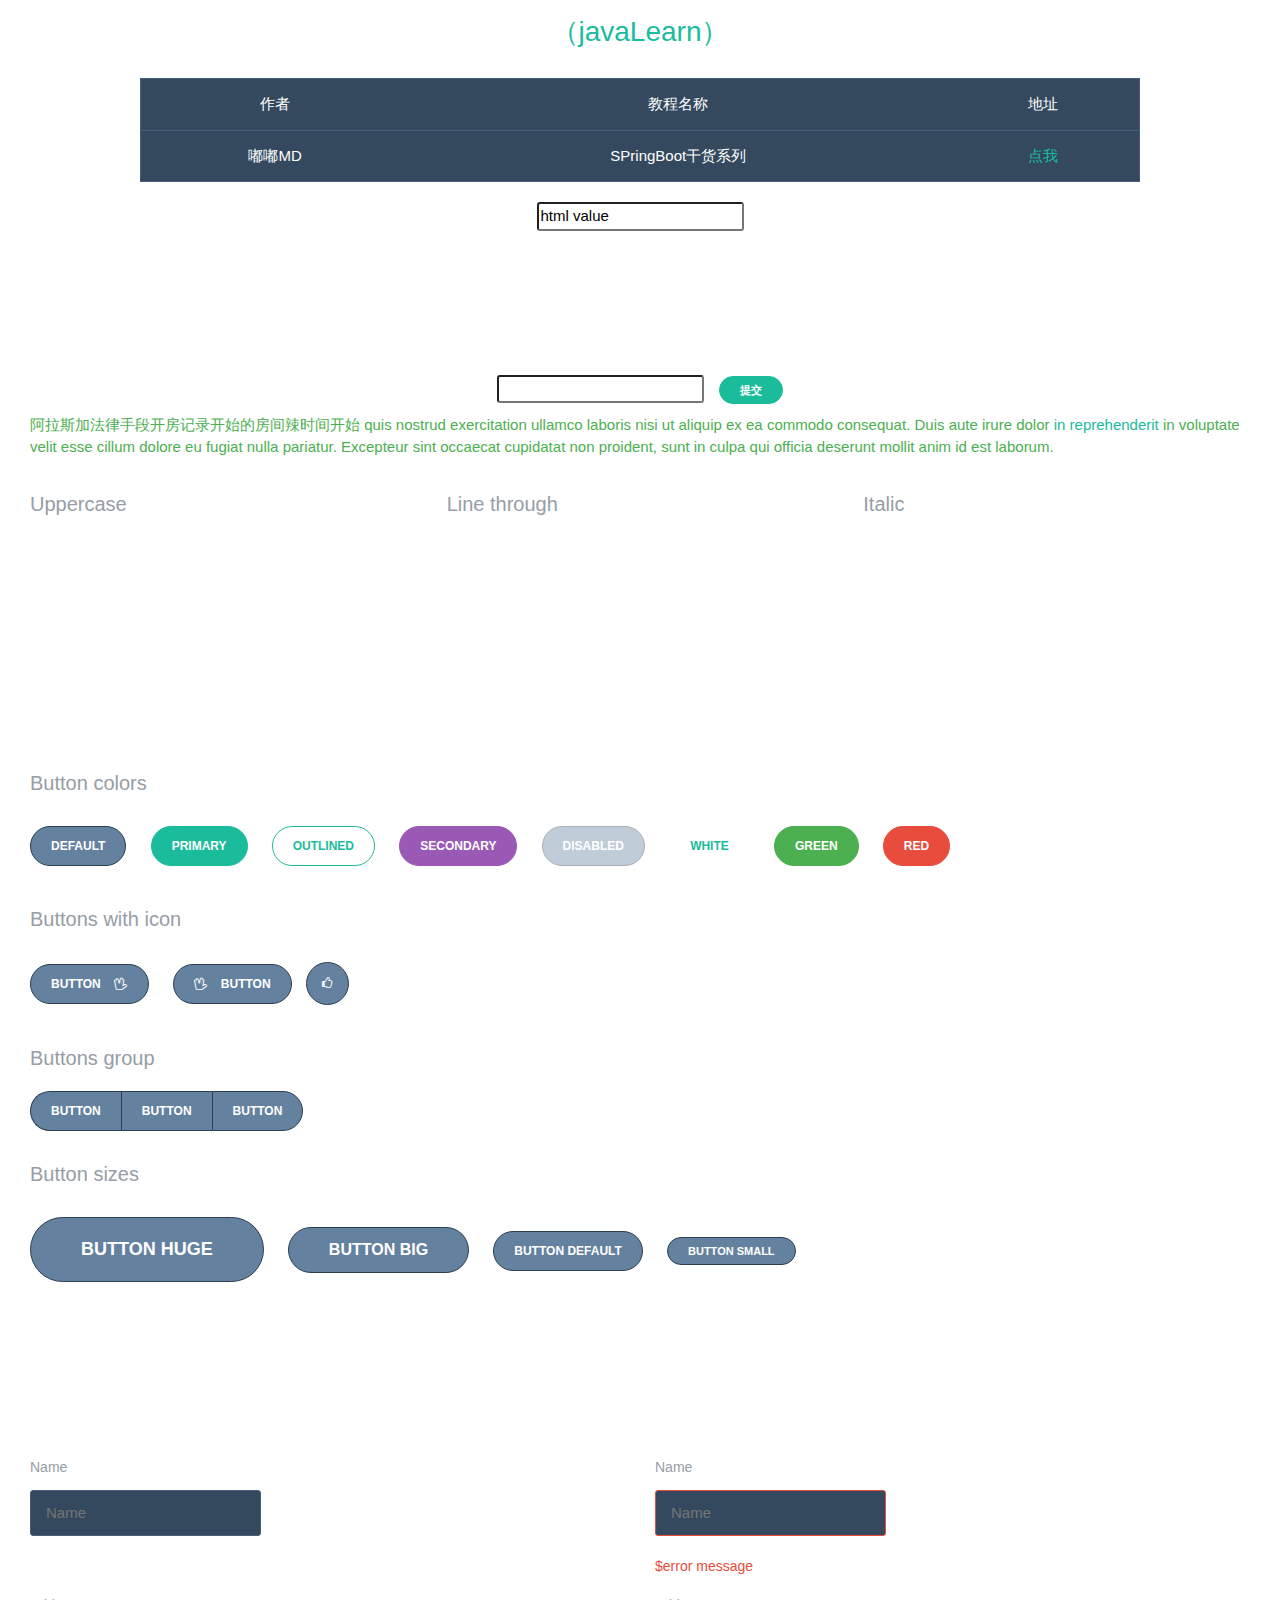
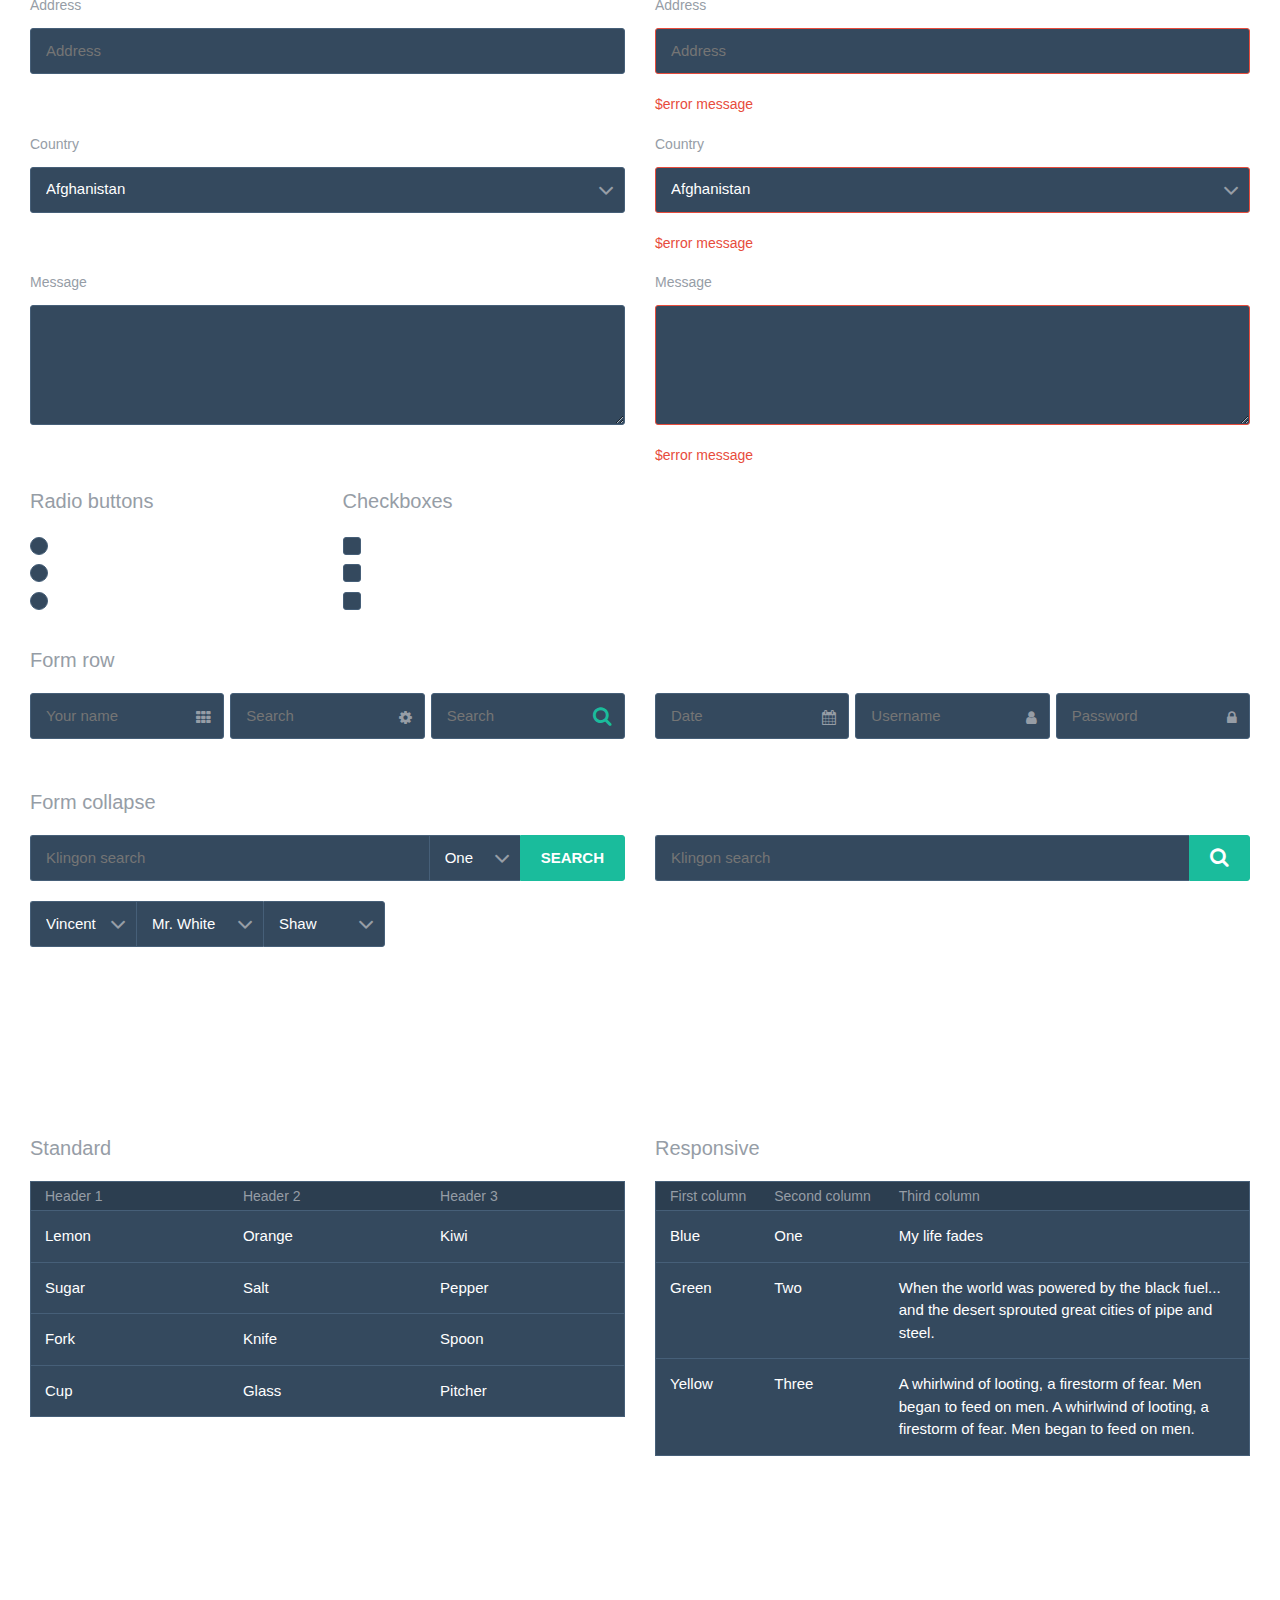
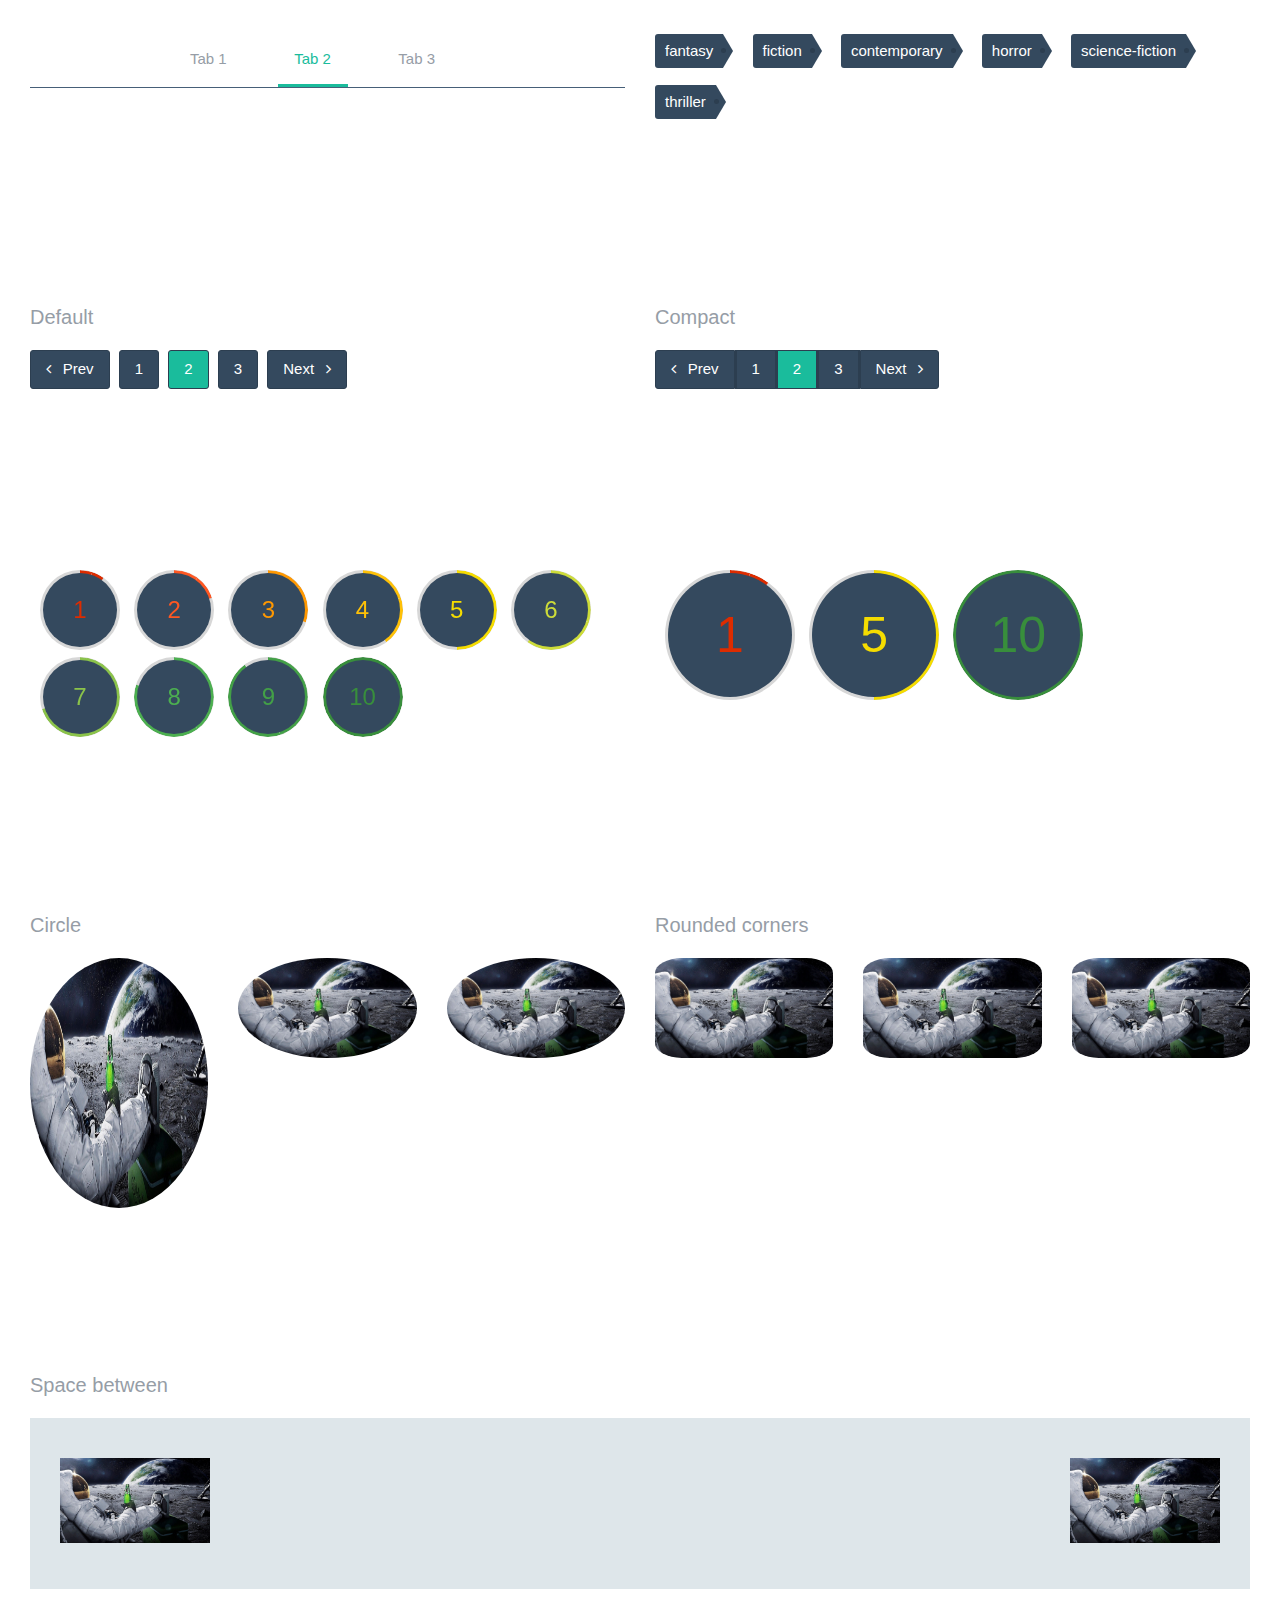
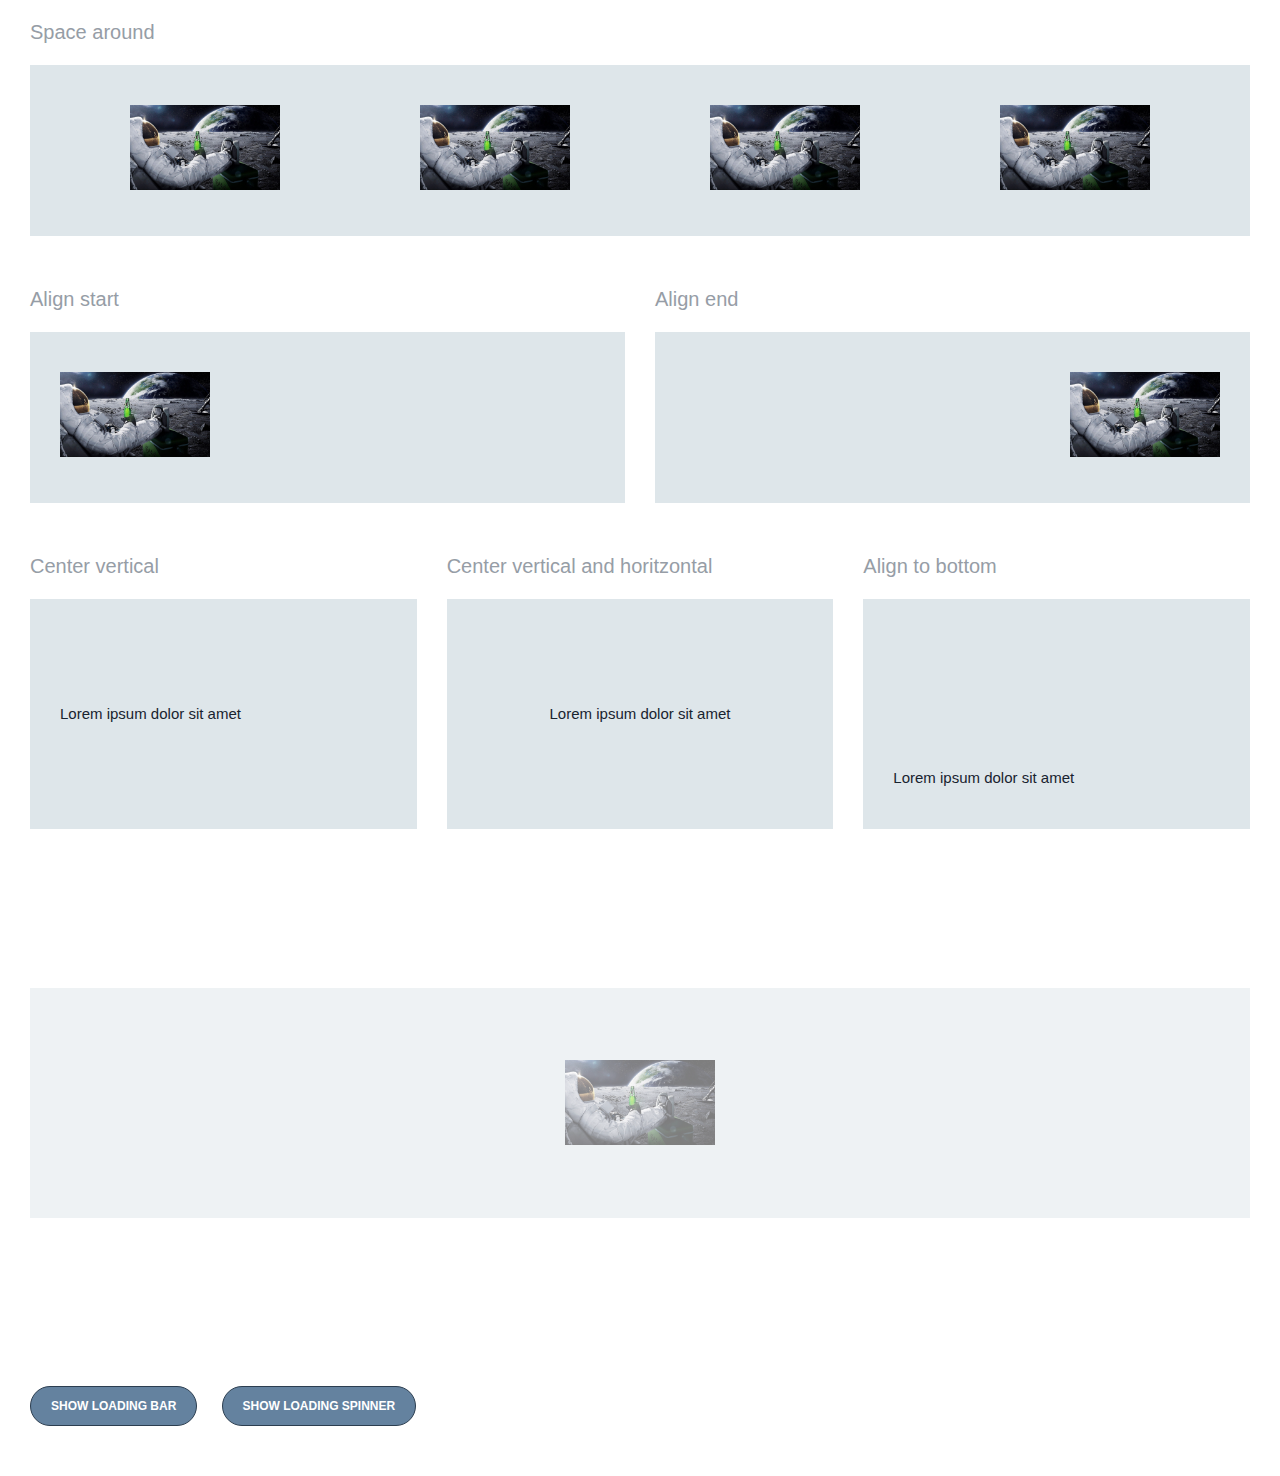
==== commit c254e327: "spring boot rabbitmq test" ====
--- a/springBoot/src/main/resources/templates/index.html
+++ b/springBoot/src/main/resources/templates/index.html
@@ -10,7 +10,7 @@
 <script th:src="@{/js/jquery.js}" src="../static/js/jquery.js"></script>
 <!--<script th:src="@{/bootstrap/js/bootstrap.js}" src="../static/bootstrap/js/bootstrap.js"></script>-->
 </head>
-<body>
+<body class="background-white">
 
 <div style="text-align: center;margin:0 auto;width: 1000px; ">
 	<h1 class="text-big text-primary">（javaLearn）</h1>
